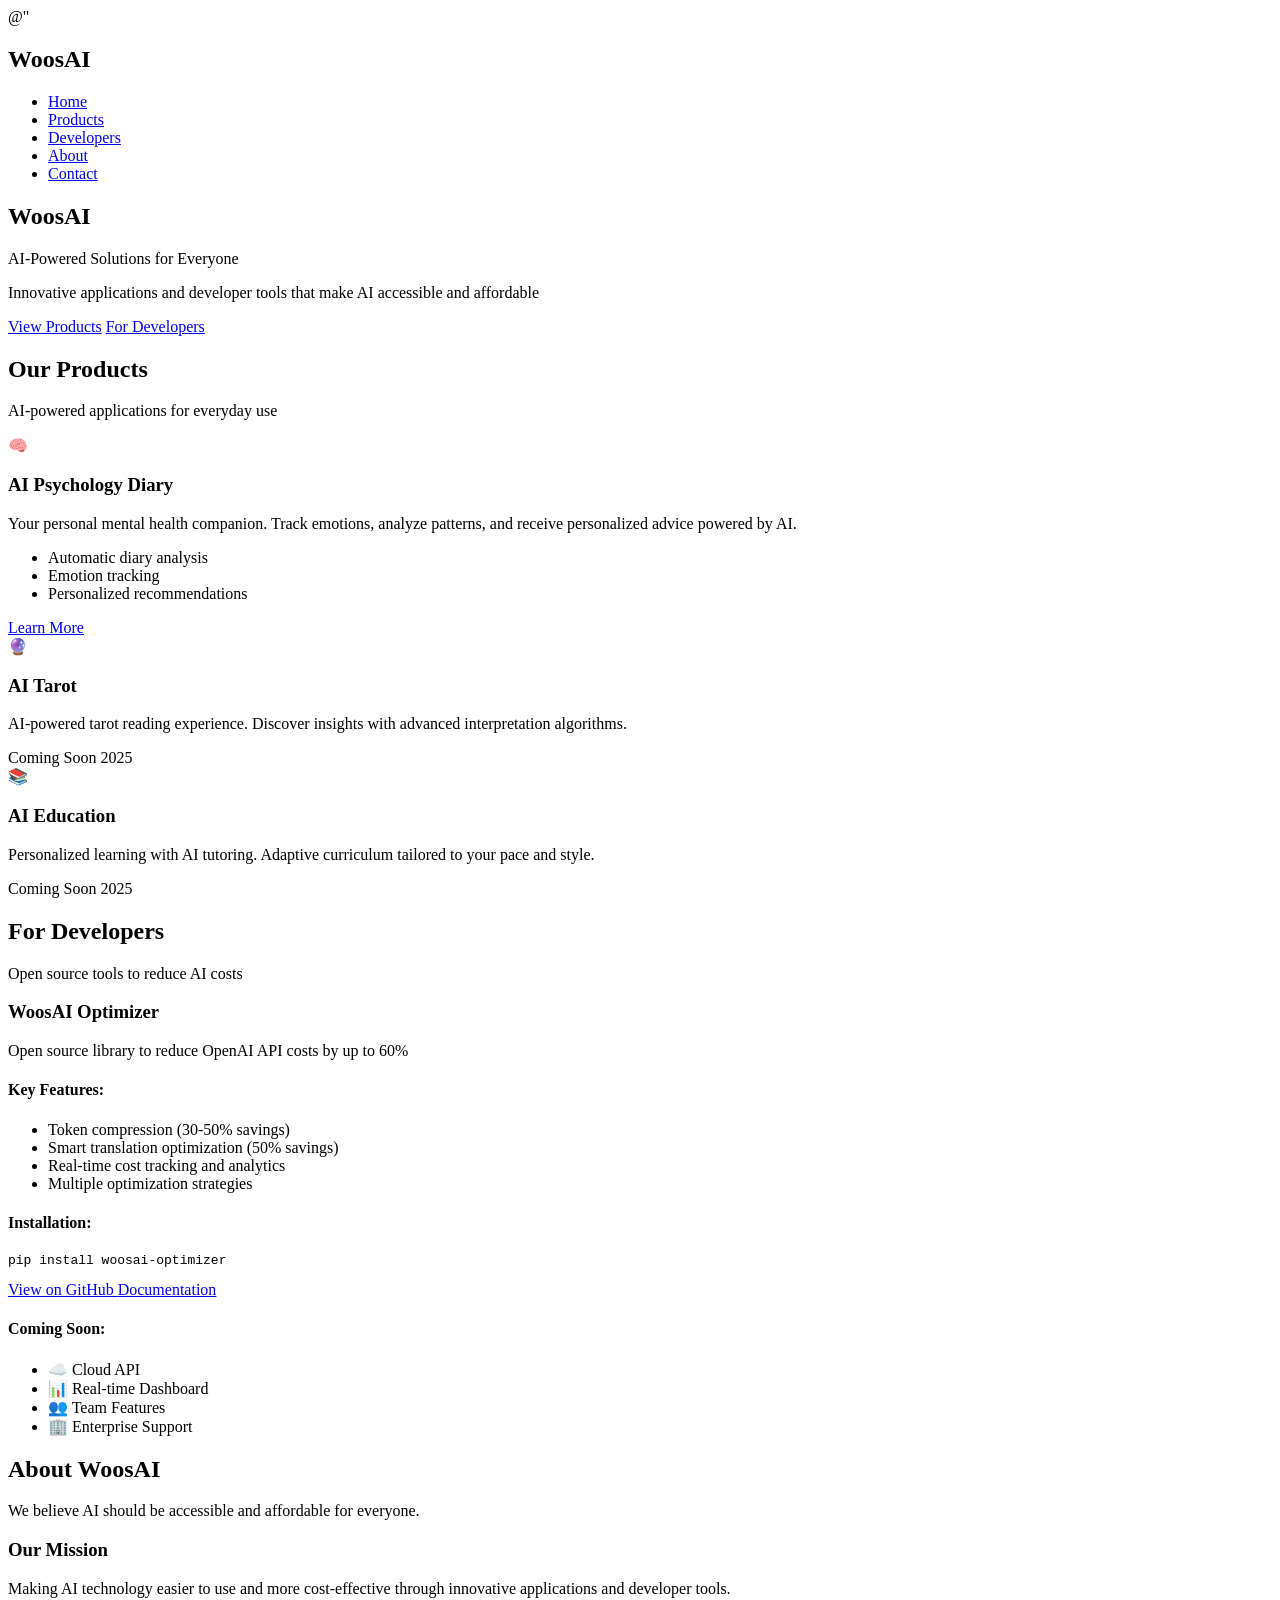
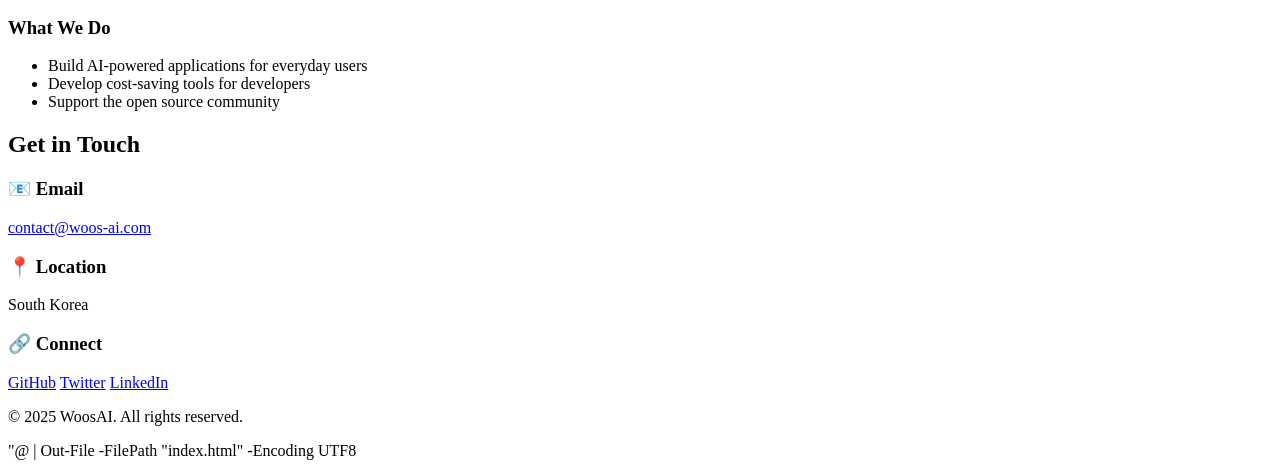
==== index.html @ 877a51ab "Add files via upload" ====
@"
<!DOCTYPE html>
<html lang="en">
<head>
    <meta charset="UTF-8">
    <meta name="viewport" content="width=device-width, initial-scale=1.0">
    <meta name="description" content="WoosAI - AI-Powered Solutions. Innovative applications and developer tools to reduce AI costs.">
    <title>WoosAI - AI-Powered Solutions</title>
    <link rel="stylesheet" href="css/style.css">
</head>
<body>
    <!-- Navigation -->
    <nav class="navbar">
        <div class="container">
            <div class="logo">
                <h1>WoosAI</h1>
            </div>
            <ul class="nav-links">
                <li><a href="#home">Home</a></li>
                <li><a href="#products">Products</a></li>
                <li><a href="#developers">Developers</a></li>
                <li><a href="#about">About</a></li>
                <li><a href="#contact">Contact</a></li>
            </ul>
        </div>
    </nav>

    <!-- Hero Section -->
    <section id="home" class="hero">
        <div class="container">
            <div class="hero-content">
                <h1 class="hero-title">WoosAI</h1>
                <p class="hero-subtitle">AI-Powered Solutions for Everyone</p>
                <p class="hero-description">
                    Innovative applications and developer tools that make AI accessible and affordable
                </p>
                <div class="hero-buttons">
                    <a href="#products" class="btn btn-primary">View Products</a>
                    <a href="#developers" class="btn btn-secondary">For Developers</a>
                </div>
            </div>
        </div>
    </section>

    <!-- Products Section -->
    <section id="products" class="products">
        <div class="container">
            <h2 class="section-title">Our Products</h2>
            <p class="section-subtitle">AI-powered applications for everyday use</p>
            
            <div class="product-grid">
                <!-- Product 1 -->
                <div class="product-card">
                    <div class="product-icon">🧠</div>
                    <h3>AI Psychology Diary</h3>
                    <p class="product-description">
                        Your personal mental health companion. Track emotions, 
                        analyze patterns, and receive personalized advice powered by AI.
                    </p>
                    <ul class="product-features">
                        <li>Automatic diary analysis</li>
                        <li>Emotion tracking</li>
                        <li>Personalized recommendations</li>
                    </ul>
                    <a href="#" class="btn btn-small">Learn More</a>
                </div>

                <!-- Product 2 -->
                <div class="product-card">
                    <div class="product-icon">🔮</div>
                    <h3>AI Tarot</h3>
                    <p class="product-description">
                        AI-powered tarot reading experience. 
                        Discover insights with advanced interpretation algorithms.
                    </p>
                    <div class="coming-soon">Coming Soon 2025</div>
                </div>

                <!-- Product 3 -->
                <div class="product-card">
                    <div class="product-icon">📚</div>
                    <h3>AI Education</h3>
                    <p class="product-description">
                        Personalized learning with AI tutoring. 
                        Adaptive curriculum tailored to your pace and style.
                    </p>
                    <div class="coming-soon">Coming Soon 2025</div>
                </div>
            </div>
        </div>
    </section>

    <!-- Developers Section -->
    <section id="developers" class="developers">
        <div class="container">
            <h2 class="section-title">For Developers</h2>
            <p class="section-subtitle">Open source tools to reduce AI costs</p>
            
            <div class="developer-content">
                <div class="developer-main">
                    <h3>WoosAI Optimizer</h3>
                    <p class="lead">
                        Open source library to reduce OpenAI API costs by up to 60%
                    </p>
                    
                    <h4>Key Features:</h4>
                    <ul class="feature-list">
                        <li>Token compression (30-50% savings)</li>
                        <li>Smart translation optimization (50% savings)</li>
                        <li>Real-time cost tracking and analytics</li>
                        <li>Multiple optimization strategies</li>
                    </ul>

                    <div class="code-block">
                        <h4>Installation:</h4>
                        <pre><code>pip install woosai-optimizer</code></pre>
                    </div>

                    <div class="developer-buttons">
                        <a href="https://github.com/yourusername/woosai-optimizer" class="btn btn-primary">
                            View on GitHub
                        </a>
                        <a href="#" class="btn btn-secondary">Documentation</a>
                    </div>
                </div>

                <div class="developer-sidebar">
                    <h4>Coming Soon:</h4>
                    <ul class="roadmap">
                        <li>☁️ Cloud API</li>
                        <li>📊 Real-time Dashboard</li>
                        <li>👥 Team Features</li>
                        <li>🏢 Enterprise Support</li>
                    </ul>
                </div>
            </div>
        </div>
    </section>

    <!-- About Section -->
    <section id="about" class="about">
        <div class="container">
            <h2 class="section-title">About WoosAI</h2>
            
            <div class="about-content">
                <div class="about-text">
                    <p class="lead">
                        We believe AI should be accessible and affordable for everyone.
                    </p>
                    
                    <h3>Our Mission</h3>
                    <p>
                        Making AI technology easier to use and more cost-effective 
                        through innovative applications and developer tools.
                    </p>
                    
                    <h3>What We Do</h3>
                    <ul class="about-list">
                        <li>Build AI-powered applications for everyday users</li>
                        <li>Develop cost-saving tools for developers</li>
                        <li>Support the open source community</li>
                    </ul>
                </div>
            </div>
        </div>
    </section>

    <!-- Contact Section -->
    <section id="contact" class="contact">
        <div class="container">
            <h2 class="section-title">Get in Touch</h2>
            
            <div class="contact-content">
                <div class="contact-info">
                    <div class="contact-item">
                        <h3>📧 Email</h3>
                        <p><a href="mailto:contact@woos-ai.com">contact@woos-ai.com</a></p>
                    </div>
                    
                    <div class="contact-item">
                        <h3>📍 Location</h3>
                        <p>South Korea</p>
                    </div>
                    
                    <div class="contact-item">
                        <h3>🔗 Connect</h3>
                        <div class="social-links">
                            <a href="https://github.com/yourusername">GitHub</a>
                            <a href="#">Twitter</a>
                            <a href="#">LinkedIn</a>
                        </div>
                    </div>
                </div>
            </div>
        </div>
    </section>

    <!-- Footer -->
    <footer class="footer">
        <div class="container">
            <p>&copy; 2025 WoosAI. All rights reserved.</p>
        </div>
    </footer>

</body>
</html>
"@ | Out-File -FilePath "index.html" -Encoding UTF8
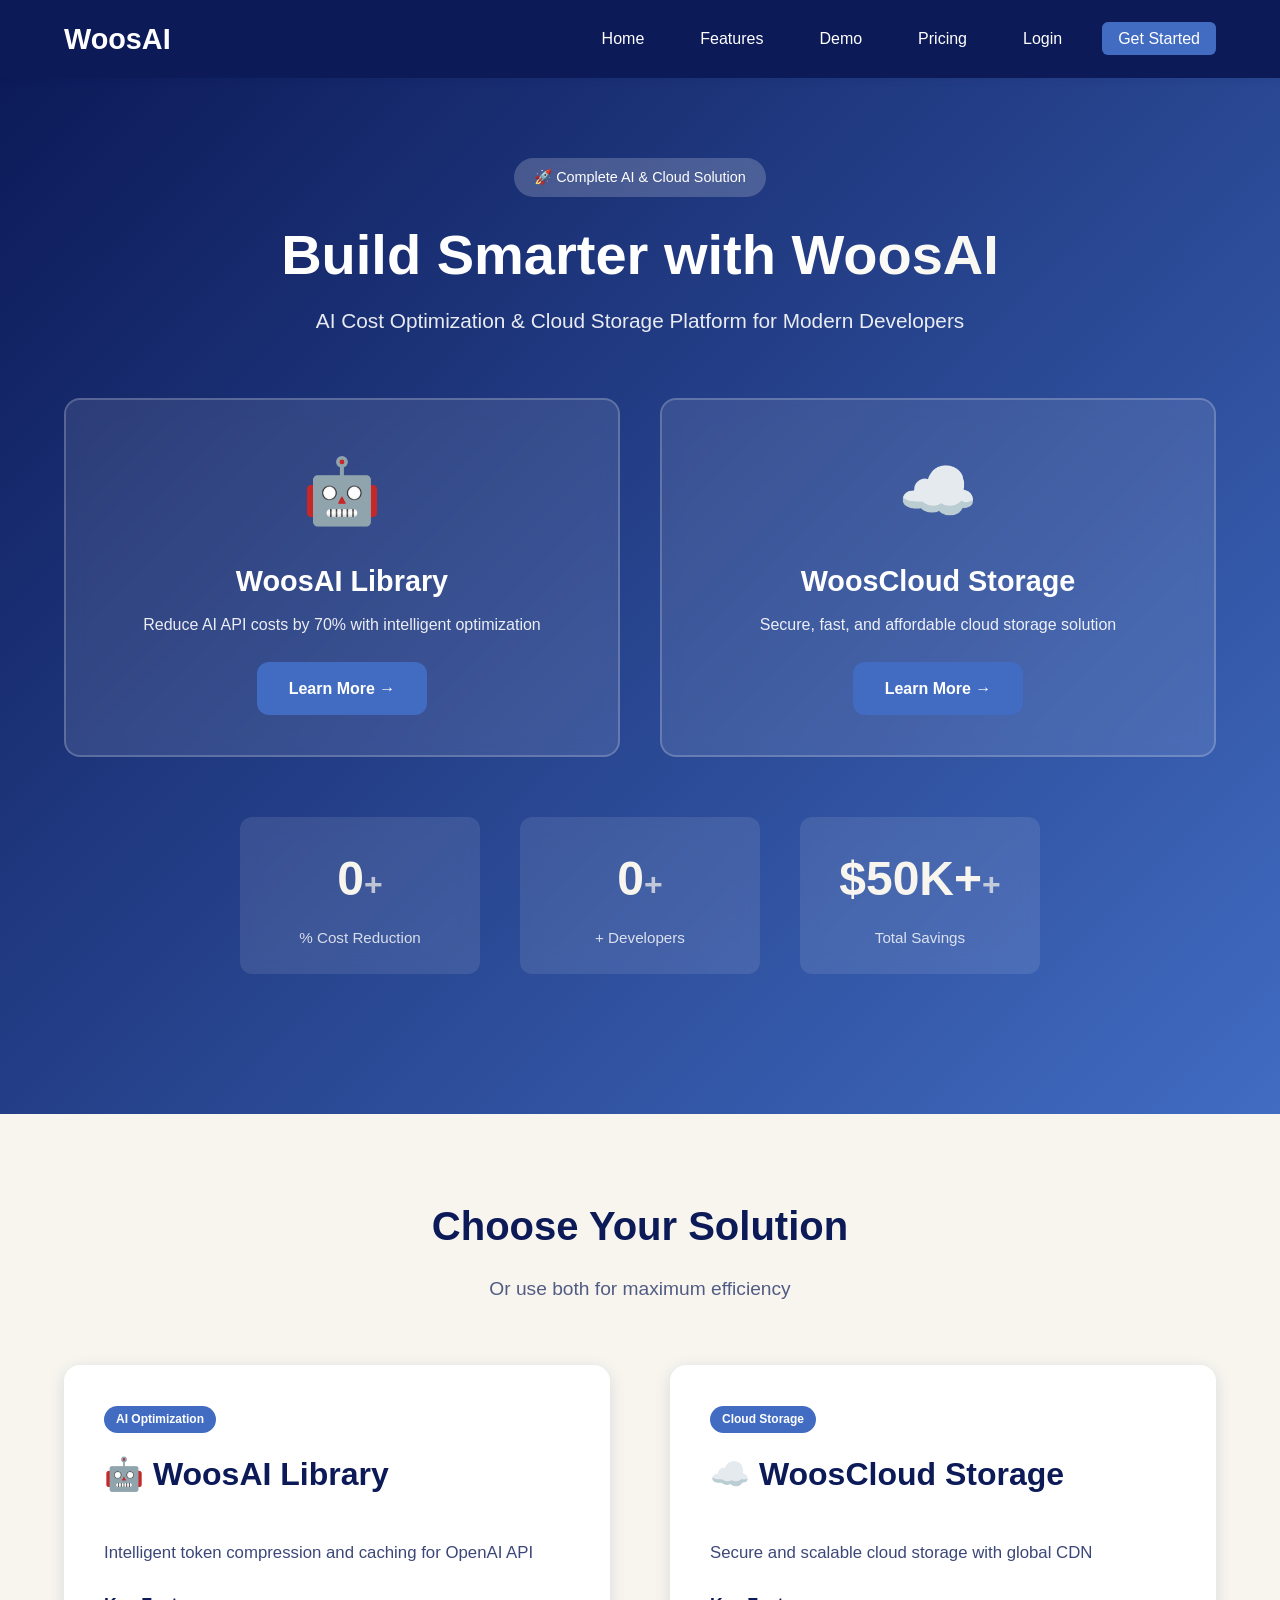
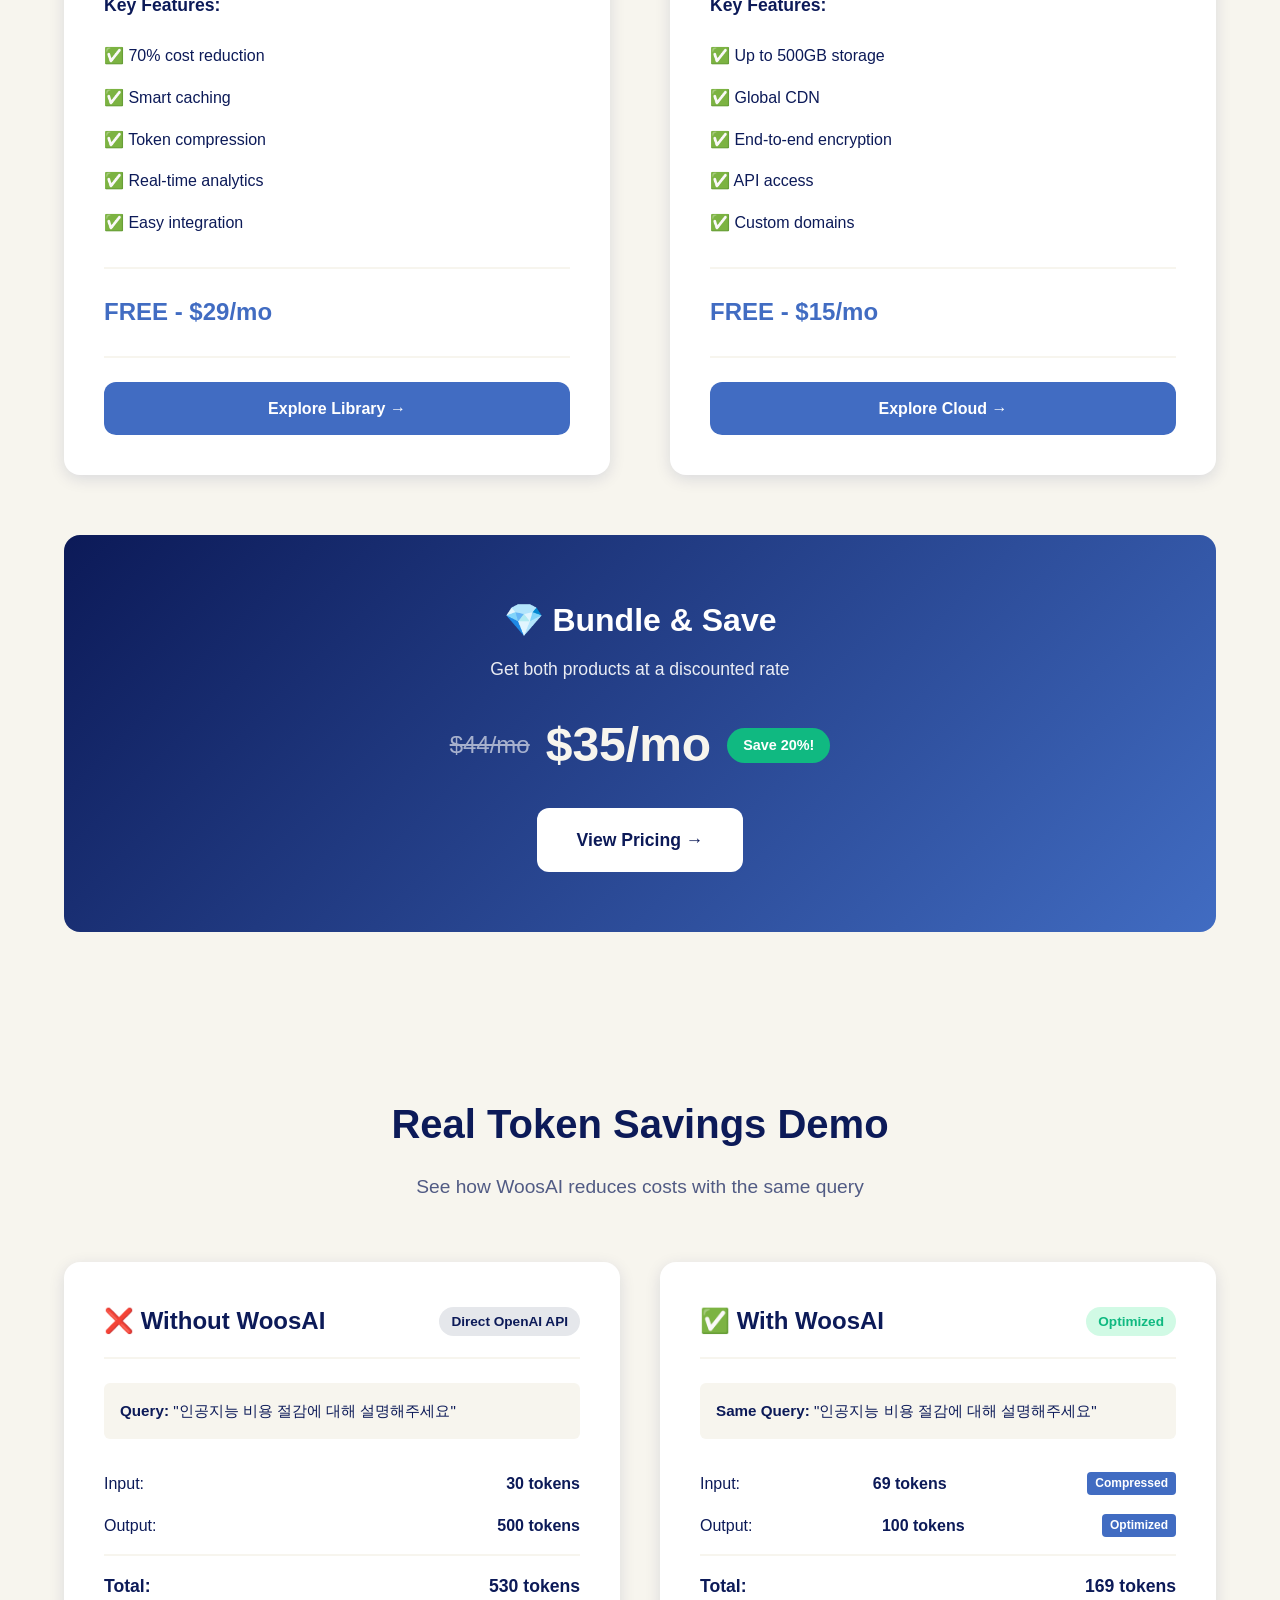
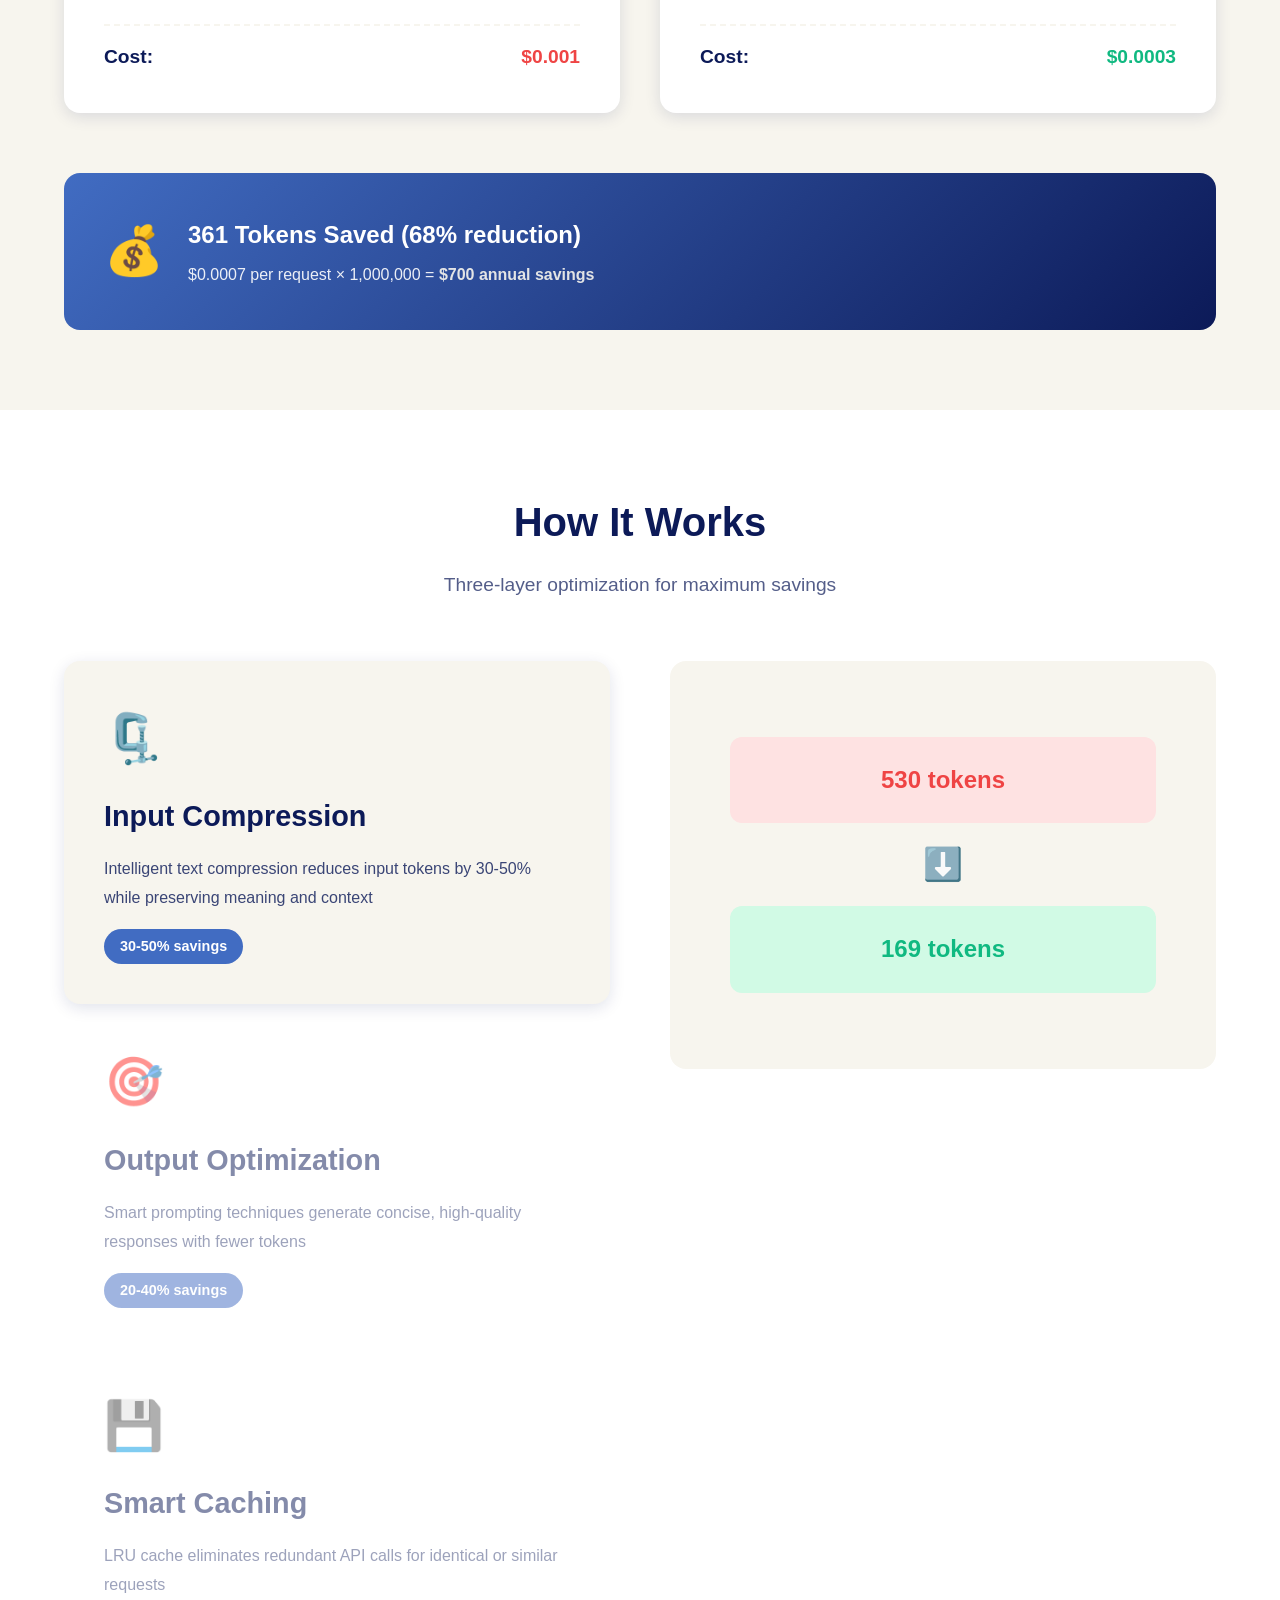
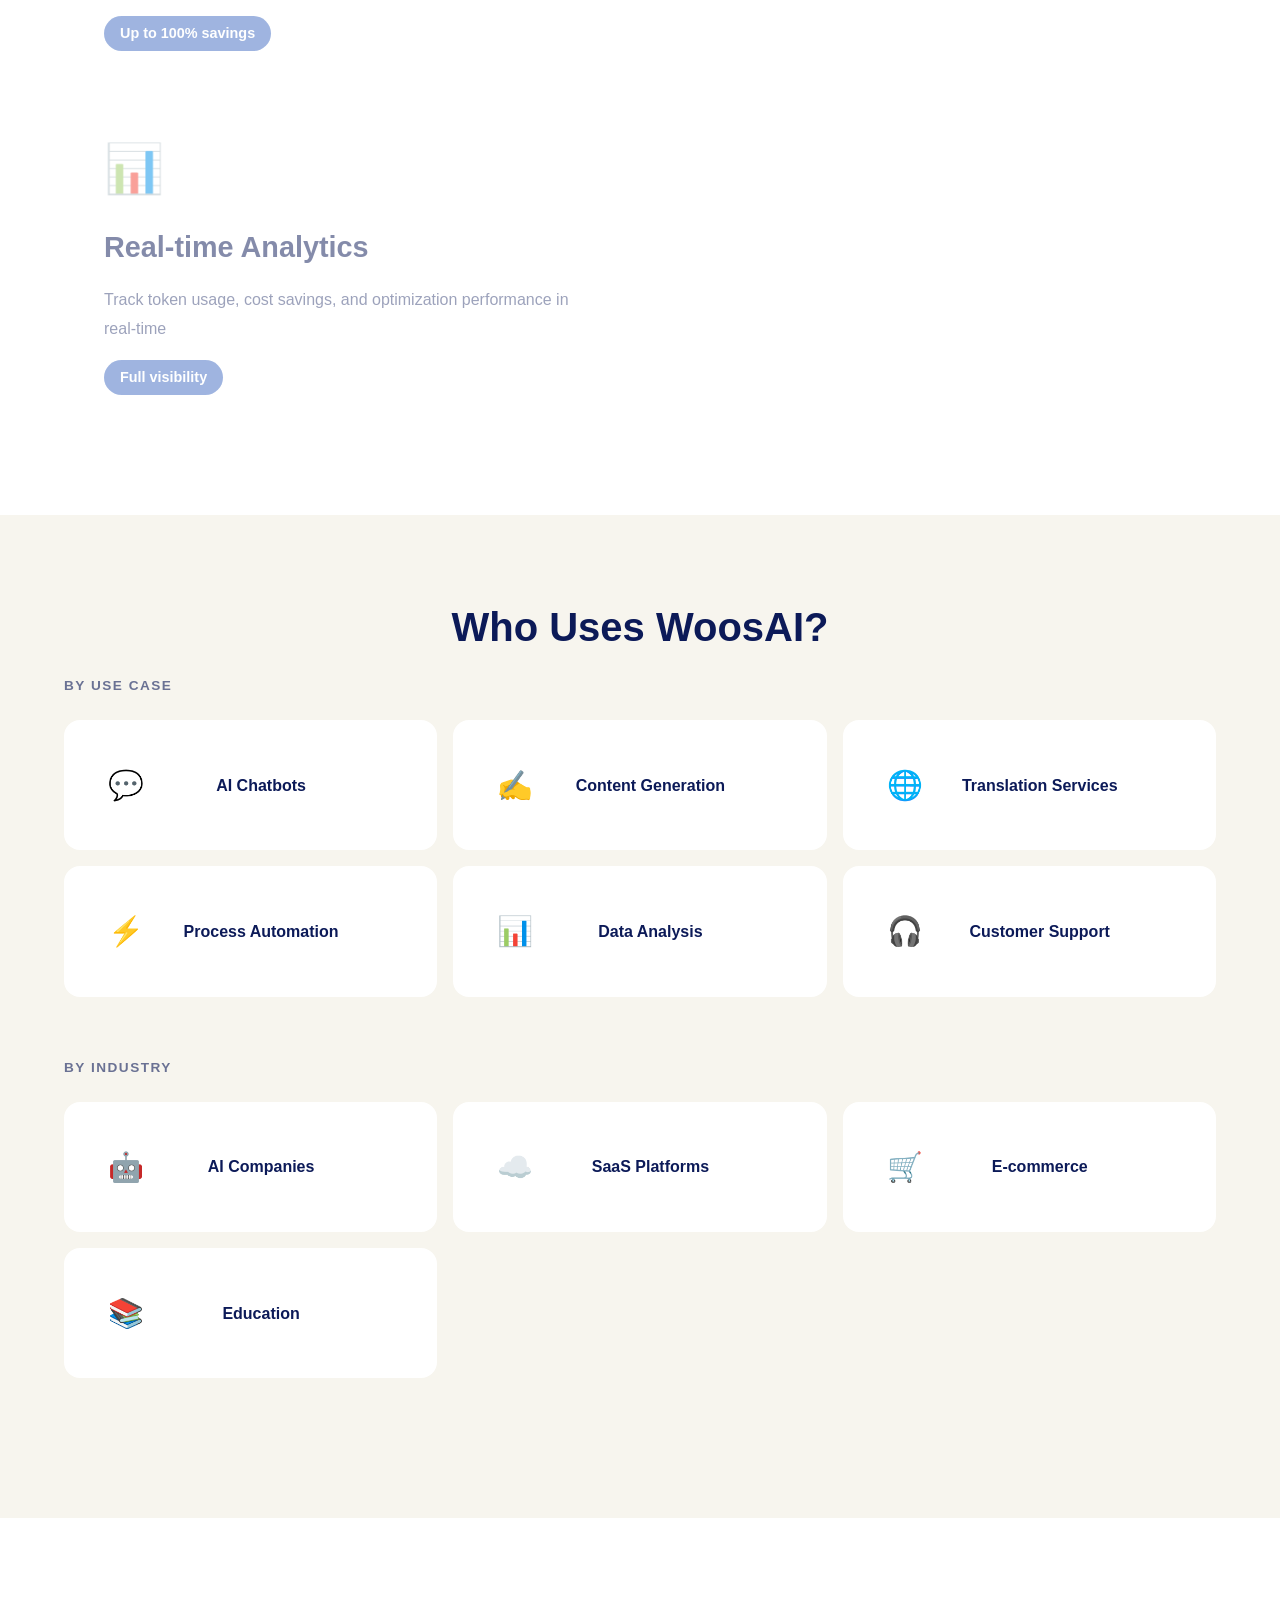
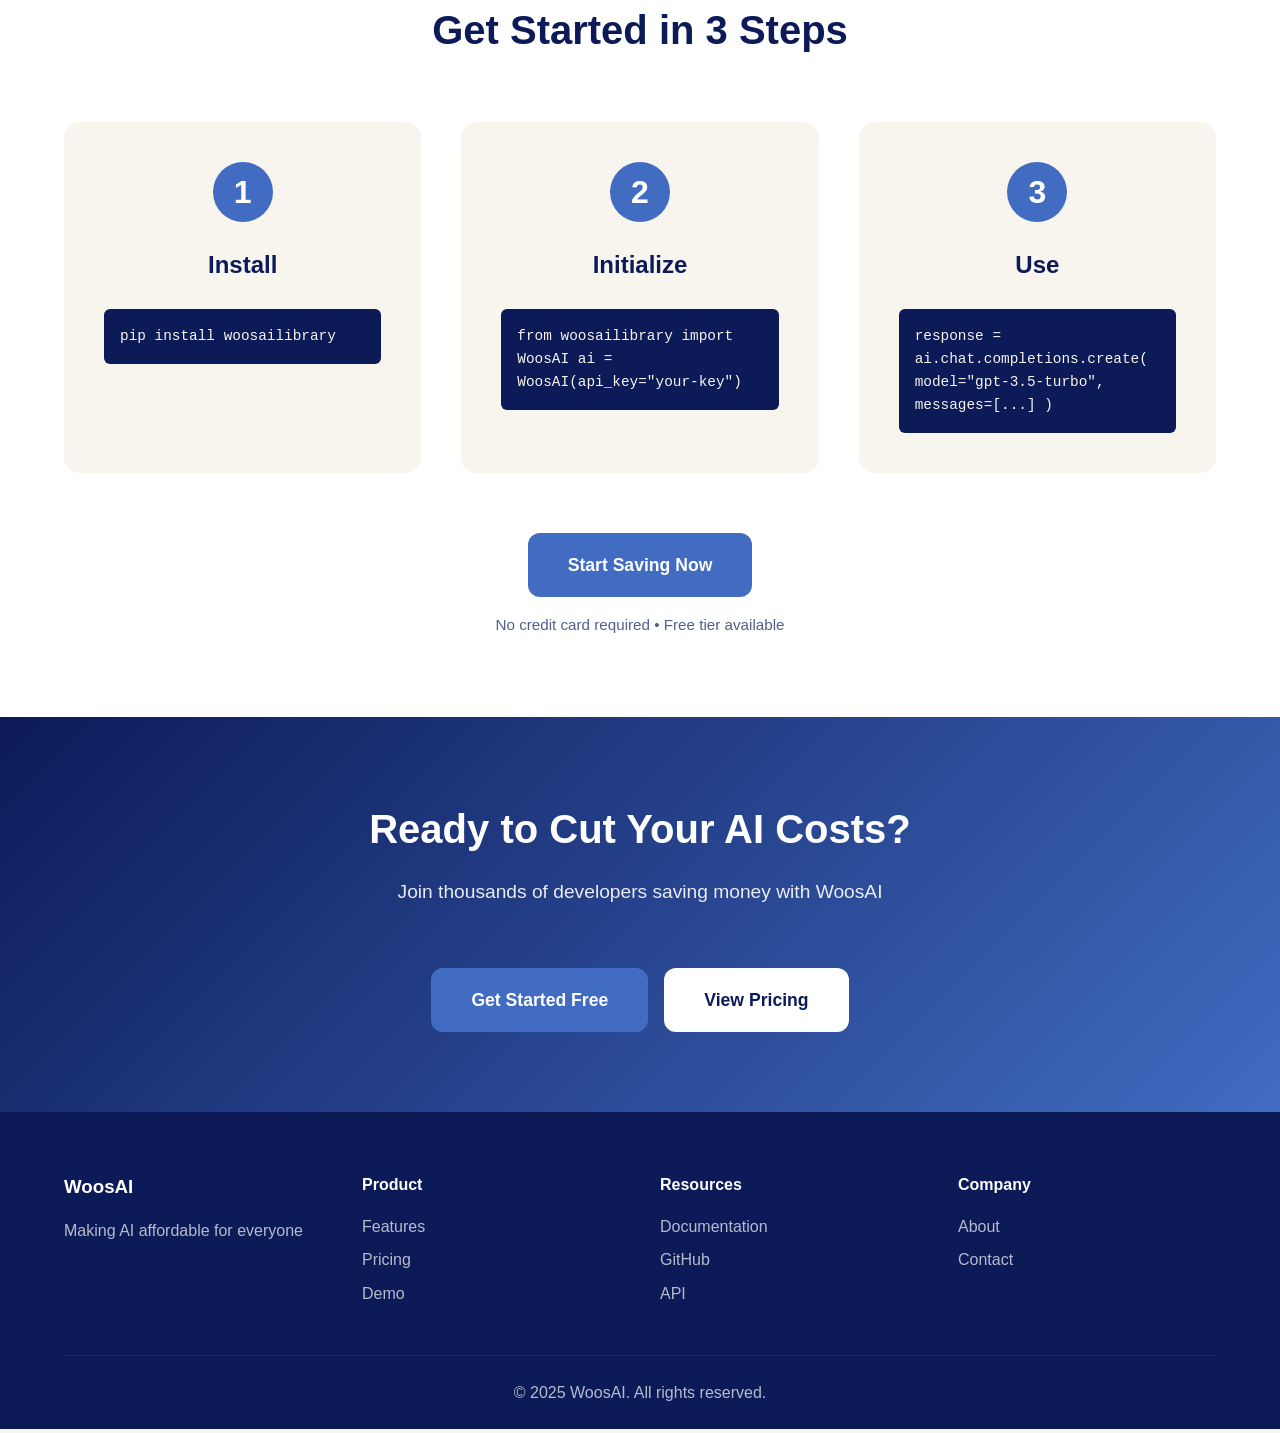
==== commit 18231e4d: "Add Library and Cloud dedicated pages" ====
--- a/index.html
+++ b/index.html
@@ -1,207 +1,488 @@
-@"
-<!DOCTYPE html>
-<html lang="en">
-<head>
-    <meta charset="UTF-8">
-    <meta name="viewport" content="width=device-width, initial-scale=1.0">
-    <meta name="description" content="WoosAI - AI-Powered Solutions. Innovative applications and developer tools to reduce AI costs.">
-    <title>WoosAI - AI-Powered Solutions</title>
-    <link rel="stylesheet" href="css/style.css">
-</head>
-<body>
-    <!-- Navigation -->
-    <nav class="navbar">
-        <div class="container">
-            <div class="logo">
-                <h1>WoosAI</h1>
-            </div>
-            <ul class="nav-links">
-                <li><a href="#home">Home</a></li>
-                <li><a href="#products">Products</a></li>
-                <li><a href="#developers">Developers</a></li>
-                <li><a href="#about">About</a></li>
-                <li><a href="#contact">Contact</a></li>
-            </ul>
-        </div>
-    </nav>
-
-    <!-- Hero Section -->
-    <section id="home" class="hero">
-        <div class="container">
-            <div class="hero-content">
-                <h1 class="hero-title">WoosAI</h1>
-                <p class="hero-subtitle">AI-Powered Solutions for Everyone</p>
-                <p class="hero-description">
-                    Innovative applications and developer tools that make AI accessible and affordable
-                </p>
-                <div class="hero-buttons">
-                    <a href="#products" class="btn btn-primary">View Products</a>
-                    <a href="#developers" class="btn btn-secondary">For Developers</a>
-                </div>
-            </div>
-        </div>
-    </section>
-
-    <!-- Products Section -->
-    <section id="products" class="products">
-        <div class="container">
-            <h2 class="section-title">Our Products</h2>
-            <p class="section-subtitle">AI-powered applications for everyday use</p>
-            
-            <div class="product-grid">
-                <!-- Product 1 -->
-                <div class="product-card">
-                    <div class="product-icon">🧠</div>
-                    <h3>AI Psychology Diary</h3>
-                    <p class="product-description">
-                        Your personal mental health companion. Track emotions, 
-                        analyze patterns, and receive personalized advice powered by AI.
-                    </p>
-                    <ul class="product-features">
-                        <li>Automatic diary analysis</li>
-                        <li>Emotion tracking</li>
-                        <li>Personalized recommendations</li>
-                    </ul>
-                    <a href="#" class="btn btn-small">Learn More</a>
-                </div>
-
-                <!-- Product 2 -->
-                <div class="product-card">
-                    <div class="product-icon">🔮</div>
-                    <h3>AI Tarot</h3>
-                    <p class="product-description">
-                        AI-powered tarot reading experience. 
-                        Discover insights with advanced interpretation algorithms.
-                    </p>
-                    <div class="coming-soon">Coming Soon 2025</div>
-                </div>
-
-                <!-- Product 3 -->
-                <div class="product-card">
-                    <div class="product-icon">📚</div>
-                    <h3>AI Education</h3>
-                    <p class="product-description">
-                        Personalized learning with AI tutoring. 
-                        Adaptive curriculum tailored to your pace and style.
-                    </p>
-                    <div class="coming-soon">Coming Soon 2025</div>
-                </div>
-            </div>
-        </div>
-    </section>
-
-    <!-- Developers Section -->
-    <section id="developers" class="developers">
-        <div class="container">
-            <h2 class="section-title">For Developers</h2>
-            <p class="section-subtitle">Open source tools to reduce AI costs</p>
-            
-            <div class="developer-content">
-                <div class="developer-main">
-                    <h3>WoosAI Optimizer</h3>
-                    <p class="lead">
-                        Open source library to reduce OpenAI API costs by up to 60%
-                    </p>
-                    
-                    <h4>Key Features:</h4>
-                    <ul class="feature-list">
-                        <li>Token compression (30-50% savings)</li>
-                        <li>Smart translation optimization (50% savings)</li>
-                        <li>Real-time cost tracking and analytics</li>
-                        <li>Multiple optimization strategies</li>
-                    </ul>
-
-                    <div class="code-block">
-                        <h4>Installation:</h4>
-                        <pre><code>pip install woosai-optimizer</code></pre>
-                    </div>
-
-                    <div class="developer-buttons">
-                        <a href="https://github.com/yourusername/woosai-optimizer" class="btn btn-primary">
-                            View on GitHub
-                        </a>
-                        <a href="#" class="btn btn-secondary">Documentation</a>
-                    </div>
-                </div>
-
-                <div class="developer-sidebar">
-                    <h4>Coming Soon:</h4>
-                    <ul class="roadmap">
-                        <li>☁️ Cloud API</li>
-                        <li>📊 Real-time Dashboard</li>
-                        <li>👥 Team Features</li>
-                        <li>🏢 Enterprise Support</li>
-                    </ul>
-                </div>
-            </div>
-        </div>
-    </section>
-
-    <!-- About Section -->
-    <section id="about" class="about">
-        <div class="container">
-            <h2 class="section-title">About WoosAI</h2>
-            
-            <div class="about-content">
-                <div class="about-text">
-                    <p class="lead">
-                        We believe AI should be accessible and affordable for everyone.
-                    </p>
-                    
-                    <h3>Our Mission</h3>
-                    <p>
-                        Making AI technology easier to use and more cost-effective 
-                        through innovative applications and developer tools.
-                    </p>
-                    
-                    <h3>What We Do</h3>
-                    <ul class="about-list">
-                        <li>Build AI-powered applications for everyday users</li>
-                        <li>Develop cost-saving tools for developers</li>
-                        <li>Support the open source community</li>
-                    </ul>
-                </div>
-            </div>
-        </div>
-    </section>
-
-    <!-- Contact Section -->
-    <section id="contact" class="contact">
-        <div class="container">
-            <h2 class="section-title">Get in Touch</h2>
-            
-            <div class="contact-content">
-                <div class="contact-info">
-                    <div class="contact-item">
-                        <h3>📧 Email</h3>
-                        <p><a href="mailto:contact@woos-ai.com">contact@woos-ai.com</a></p>
-                    </div>
-                    
-                    <div class="contact-item">
-                        <h3>📍 Location</h3>
-                        <p>South Korea</p>
-                    </div>
-                    
-                    <div class="contact-item">
-                        <h3>🔗 Connect</h3>
-                        <div class="social-links">
-                            <a href="https://github.com/yourusername">GitHub</a>
-                            <a href="#">Twitter</a>
-                            <a href="#">LinkedIn</a>
-                        </div>
-                    </div>
-                </div>
-            </div>
-        </div>
-    </section>
-
-    <!-- Footer -->
-    <footer class="footer">
-        <div class="container">
-            <p>&copy; 2025 WoosAI. All rights reserved.</p>
-        </div>
-    </footer>
-
-</body>
-</html>
-"@ | Out-File -FilePath "index.html" -Encoding UTF8+<!DOCTYPE html>
+<html lang="ko">
+<head>
+    <meta charset="UTF-8">
+    <meta name="viewport" content="width=device-width, initial-scale=1.0">
+    <meta name="description" content="WoosAI - AI 비용을 70% 절감하세요. 오픈소스 토큰 최적화 라이브러리.">
+    <title>WoosAI - Reduce AI Costs by 70%</title>
+    <link rel="stylesheet" href="css/style.css">
+    <link rel="stylesheet" href="https://cdnjs.cloudflare.com/ajax/libs/font-awesome/6.4.0/css/all.min.css">
+</head>
+<body>
+    <!-- Navigation -->
+    <nav class="navbar">
+        <div class="container">
+            <div class="logo">
+                <h1>WoosAI</h1>
+            </div>
+            <ul class="nav-links">
+                <li><a href="#home">Home</a></li>
+                <li><a href="#features">Features</a></li>
+                <li><a href="#demo">Demo</a></li>
+                <li><a href="pricing.html">Pricing</a></li>
+                <li><a href="login.html">Login</a></li>
+                <li><a href="register.html" class="btn-nav">Get Started</a></li>
+            </ul>
+        </div>
+    </nav>
+
+    <!-- Hero Section -->
+    <section id="home" class="hero">
+        <div class="container">
+            <div class="hero-badge">🚀 Complete AI & Cloud Solution</div>
+            <h1 class="hero-title">
+                Build Smarter with <span class="highlight">WoosAI</span>
+            </h1>
+            <p class="hero-subtitle">
+                AI Cost Optimization & Cloud Storage Platform for Modern Developers
+            </p>
+        
+            <!-- Two Products -->
+            <div class="hero-products">
+                <div class="product-box library">
+                    <div class="product-icon">🤖</div>
+                    <h3>WoosAI Library</h3>
+                    <p>Reduce AI API costs by 70% with intelligent optimization</p>
+                    <a href="library.html" class="btn btn-primary">Learn More →</a>
+                </div>
+            
+                <div class="product-box cloud">
+                    <div class="product-icon">☁️</div>
+                    <h3>WoosCloud Storage</h3>
+                    <p>Secure, fast, and affordable cloud storage solution</p>
+                    <a href="cloud.html" class="btn btn-primary">Learn More →</a>
+                </div>
+            </div>
+
+            <div class="hero-stats">
+                <div class="stat-item">
+                   <div class="stat-number" data-count="70">0</div>
+                    <div class="stat-label">% Cost Reduction</div>
+                </div>
+                <div class="stat-item">
+                    <div class="stat-number" data-count="1000">0</div>
+                    <div class="stat-label">+ Developers</div>
+                </div>
+                <div class="stat-item">
+                    <div class="stat-number">$50K+</div>
+                    <div class="stat-label">Total Savings</div>
+                </div>
+            </div>
+        </div>
+    </section>
+
+    <!-- Products Overview -->
+    <section class="products-overview">
+        <div class="container">
+            <h2 class="section-title">Choose Your Solution</h2>
+            <p class="section-subtitle">Or use both for maximum efficiency</p>
+        
+            <div class="products-comparison">
+                <!-- WoosAI Library -->
+                <div class="product-card">
+                    <div class="product-header">
+                        <span class="product-tag">AI Optimization</span>
+                        <h3>🤖 WoosAI Library</h3>
+                    </div>
+                    <div class="product-description">
+                        <p>Intelligent token compression and caching for OpenAI API</p>
+                    </div>
+                    <div class="product-features">
+                        <h4>Key Features:</h4>
+                        <ul>
+                            <li>✅ 70% cost reduction</li>
+                            <li>✅ Smart caching</li>
+                            <li>✅ Token compression</li>
+                            <li>✅ Real-time analytics</li>
+                            <li>✅ Easy integration</li>
+                        </ul>
+                    </div>
+                    <div class="product-pricing">
+                        <div class="price">FREE - $29/mo</div>
+                    </div>
+                    <a href="library.html" class="btn btn-primary btn-block">Explore Library →</a>
+                </div>
+
+                <!-- WoosCloud Storage -->
+                <div class="product-card">
+                    <div class="product-header">
+                        <span class="product-tag">Cloud Storage</span>
+                        <h3>☁️ WoosCloud Storage</h3>
+                    </div>
+                    <div class="product-description">
+                        <p>Secure and scalable cloud storage with global CDN</p>
+                    </div>
+                    <div class="product-features">
+                        <h4>Key Features:</h4>
+                        <ul>
+                            <li>✅ Up to 500GB storage</li>
+                            <li>✅ Global CDN</li>
+                            <li>✅ End-to-end encryption</li>
+                            <li>✅ API access</li>
+                           <li>✅ Custom domains</li>
+                        </ul>
+                    </div>
+                    <div class="product-pricing">
+                        <div class="price">FREE - $15/mo</div>
+                    </div>
+                    <a href="cloud.html" class="btn btn-primary btn-block">Explore Cloud →</a>
+                </div>
+            </div>
+
+            <div class="bundle-offer">
+                <div class="bundle-content">
+                    <h3>💎 Bundle & Save</h3>
+                    <p>Get both products at a discounted rate</p>
+                    <div class="bundle-price">
+                        <span class="original">$44/mo</span>
+                        <span class="discounted">$35/mo</span>
+                        <span class="save">Save 20%!</span>
+                    </div>
+                    <a href="pricing.html" class="btn btn-secondary btn-large">View Pricing →</a>
+                </div>
+            </div>
+        </div>
+    </section>
+
+    <!-- Token Savings Demo -->
+    <section id="demo" class="demo-section">
+        <div class="container">
+            <h2 class="section-title">Real Token Savings Demo</h2>
+            <p class="section-subtitle">See how WoosAI reduces costs with the same query</p>
+            
+            <div class="comparison-grid">
+                <!-- Without WoosAI -->
+                <div class="comparison-card without">
+                    <div class="comparison-header">
+                        <h3>❌ Without WoosAI</h3>
+                        <span class="tag">Direct OpenAI API</span>
+                    </div>
+                    <div class="comparison-body">
+                        <div class="query-box">
+                            <strong>Query:</strong> "인공지능 비용 절감에 대해 설명해주세요"
+                        </div>
+                        <div class="token-breakdown">
+                            <div class="token-row">
+                                <span>Input:</span>
+                                <strong>30 tokens</strong>
+                            </div>
+                            <div class="token-row">
+                                <span>Output:</span>
+                                <strong>500 tokens</strong>
+                            </div>
+                            <div class="token-row total">
+                                <span>Total:</span>
+                                <strong>530 tokens</strong>
+                            </div>
+                            <div class="cost-row high">
+                                <span>Cost:</span>
+                                <strong>$0.001</strong>
+                            </div>
+                        </div>
+                    </div>
+                </div>
+
+                <!-- With WoosAI -->
+                <div class="comparison-card with">
+                    <div class="comparison-header">
+                        <h3>✅ With WoosAI</h3>
+                        <span class="tag success">Optimized</span>
+                    </div>
+                    <div class="comparison-body">
+                        <div class="query-box">
+                            <strong>Same Query:</strong> "인공지능 비용 절감에 대해 설명해주세요"
+                        </div>
+                        <div class="token-breakdown">
+                            <div class="token-row">
+                                <span>Input:</span>
+                                <strong>69 tokens</strong>
+                                <span class="badge">Compressed</span>
+                            </div>
+                            <div class="token-row">
+                                <span>Output:</span>
+                                <strong>100 tokens</strong>
+                                <span class="badge">Optimized</span>
+                            </div>
+                            <div class="token-row total">
+                                <span>Total:</span>
+                                <strong>169 tokens</strong>
+                            </div>
+                            <div class="cost-row low">
+                                <span>Cost:</span>
+                                <strong>$0.0003</strong>
+                            </div>
+                        </div>
+                    </div>
+                </div>
+            </div>
+
+            <!-- Savings Box -->
+            <div class="savings-summary">
+                <div class="savings-icon">💰</div>
+                <div class="savings-content">
+                    <h3>361 Tokens Saved (68% reduction)</h3>
+                    <p>$0.0007 per request × 1,000,000 = <strong>$700 annual savings</strong></p>
+                </div>
+            </div>
+        </div>
+    </section>
+
+    <!-- Scroll Interactive Features -->
+    <section id="features" class="scroll-features">
+        <div class="container">
+            <h2 class="section-title">How It Works</h2>
+            <p class="section-subtitle">Three-layer optimization for maximum savings</p>
+
+            <div class="features-wrapper">
+                <!-- Left: Text Content -->
+                <div class="features-left">
+                    <div class="feature-item active" data-feature="1">
+                        <div class="feature-icon">🗜️</div>
+                        <h3>Input Compression</h3>
+                        <p>Intelligent text compression reduces input tokens by 30-50% while preserving meaning and context</p>
+                        <div class="feature-stat">30-50% savings</div>
+                    </div>
+
+                    <div class="feature-item" data-feature="2">
+                        <div class="feature-icon">🎯</div>
+                        <h3>Output Optimization</h3>
+                        <p>Smart prompting techniques generate concise, high-quality responses with fewer tokens</p>
+                        <div class="feature-stat">20-40% savings</div>
+                    </div>
+
+                    <div class="feature-item" data-feature="3">
+                        <div class="feature-icon">💾</div>
+                        <h3>Smart Caching</h3>
+                        <p>LRU cache eliminates redundant API calls for identical or similar requests</p>
+                        <div class="feature-stat">Up to 100% savings</div>
+                    </div>
+
+                    <div class="feature-item" data-feature="4">
+                        <div class="feature-icon">📊</div>
+                        <h3>Real-time Analytics</h3>
+                        <p>Track token usage, cost savings, and optimization performance in real-time</p>
+                        <div class="feature-stat">Full visibility</div>
+                    </div>
+                </div>
+
+                <!-- Right: Sticky Visual -->
+                <div class="features-right">
+                    <div class="visual-container">
+                        <div class="visual active" data-visual="1">
+                            <div class="compression-demo">
+                                <div class="token-bar before">530 tokens</div>
+                                <div class="arrow-down">⬇️</div>
+                                <div class="token-bar after">169 tokens</div>
+                            </div>
+                        </div>
+
+                        <div class="visual" data-visual="2">
+                            <div class="output-demo">
+                                <div class="response-box">
+                                    <p>Concise, optimized response</p>
+                                    <span class="token-count">100 tokens</span>
+                                </div>
+                            </div>
+                        </div>
+
+                        <div class="visual" data-visual="3">
+                            <div class="cache-demo">
+                                <div class="cache-hit">
+                                    <div class="hit-rate">97%</div>
+                                    <p>Cache Hit Rate</p>
+                                </div>
+                            </div>
+                        </div>
+
+                        <div class="visual" data-visual="4">
+                            <div class="analytics-demo">
+                                <div class="metric">
+                                    <span class="label">Saved Today</span>
+                                    <span class="value">$47.23</span>
+                                </div>
+                                <div class="metric">
+                                    <span class="label">Total Requests</span>
+                                    <span class="value">1,247</span>
+                                </div>
+                            </div>
+                        </div>
+                    </div>
+                </div>
+            </div>
+        </div>
+    </section>
+
+    <!-- Use Cases Grid -->
+    <section class="use-cases">
+        <div class="container">
+            <h2 class="section-title">Who Uses WoosAI?</h2>
+
+            <!-- By Use Case -->
+            <div class="category-group">
+                <h3 class="category-title">BY USE CASE</h3>
+                <div class="use-case-grid">
+                    <a href="#chatbots" class="use-case-card">
+                        <span class="icon">💬</span>
+                        <span class="text">AI Chatbots</span>
+                        <span class="arrow">→</span>
+                    </a>
+
+                    <a href="#content" class="use-case-card">
+                        <span class="icon">✍️</span>
+                        <span class="text">Content Generation</span>
+                        <span class="arrow">→</span>
+                    </a>
+
+                    <a href="#translation" class="use-case-card">
+                        <span class="icon">🌐</span>
+                        <span class="text">Translation Services</span>
+                        <span class="arrow">→</span>
+                    </a>
+
+                    <a href="#automation" class="use-case-card">
+                        <span class="icon">⚡</span>
+                        <span class="text">Process Automation</span>
+                        <span class="arrow">→</span>
+                    </a>
+
+                    <a href="#analysis" class="use-case-card">
+                        <span class="icon">📊</span>
+                        <span class="text">Data Analysis</span>
+                        <span class="arrow">→</span>
+                    </a>
+
+                    <a href="#support" class="use-case-card">
+                        <span class="icon">🎧</span>
+                        <span class="text">Customer Support</span>
+                        <span class="arrow">→</span>
+                    </a>
+                </div>
+            </div>
+
+            <!-- By Industry -->
+            <div class="category-group">
+                <h3 class="category-title">BY INDUSTRY</h3>
+                <div class="use-case-grid">
+                    <a href="#ai" class="use-case-card">
+                        <span class="icon">🤖</span>
+                        <span class="text">AI Companies</span>
+                        <span class="arrow">→</span>
+                    </a>
+
+                    <a href="#saas" class="use-case-card">
+                        <span class="icon">☁️</span>
+                        <span class="text">SaaS Platforms</span>
+                        <span class="arrow">→</span>
+                    </a>
+
+                    <a href="#ecommerce" class="use-case-card">
+                        <span class="icon">🛒</span>
+                        <span class="text">E-commerce</span>
+                        <span class="arrow">→</span>
+                    </a>
+
+                    <a href="#education" class="use-case-card">
+                        <span class="icon">📚</span>
+                        <span class="text">Education</span>
+                        <span class="arrow">→</span>
+                    </a>
+                </div>
+            </div>
+        </div>
+    </section>
+
+    <!-- Quick Start -->
+    <section class="quickstart">
+        <div class="container">
+            <h2 class="section-title">Get Started in 3 Steps</h2>
+            
+            <div class="steps-grid">
+                <div class="step-card">
+                    <div class="step-number">1</div>
+                    <h3>Install</h3>
+                    <div class="code-box">
+                        <code>pip install woosailibrary</code>
+                    </div>
+                </div>
+
+                <div class="step-card">
+                    <div class="step-number">2</div>
+                    <h3>Initialize</h3>
+                    <div class="code-box">
+<code>from woosailibrary import WoosAI
+ai = WoosAI(api_key="your-key")</code>
+                    </div>
+                </div>
+
+                <div class="step-card">
+                    <div class="step-number">3</div>
+                    <h3>Use</h3>
+                    <div class="code-box">
+<code>response = ai.chat.completions.create(
+    model="gpt-3.5-turbo",
+    messages=[...]
+)</code>
+                    </div>
+                </div>
+            </div>
+
+            <div class="cta-center">
+                <a href="register.html" class="btn btn-primary btn-large">Start Saving Now</a>
+                <p class="cta-note">No credit card required • Free tier available</p>
+            </div>
+        </div>
+    </section>
+
+    <!-- Final CTA -->
+    <section class="cta-section">
+        <div class="container">
+            <h2>Ready to Cut Your AI Costs?</h2>
+            <p>Join thousands of developers saving money with WoosAI</p>
+            <div class="cta-buttons">
+                <a href="register.html" class="btn btn-primary btn-large">Get Started Free</a>
+                <a href="pricing.html" class="btn btn-secondary btn-large">View Pricing</a>
+            </div>
+        </div>
+    </section>
+
+    <!-- Footer -->
+    <footer class="footer">
+        <div class="container">
+            <div class="footer-content">
+                <div class="footer-col">
+                    <h3>WoosAI</h3>
+                    <p>Making AI affordable for everyone</p>
+                </div>
+                <div class="footer-col">
+                    <h4>Product</h4>
+                    <ul>
+                        <li><a href="#features">Features</a></li>
+                        <li><a href="pricing.html">Pricing</a></li>
+                        <li><a href="#demo">Demo</a></li>
+                    </ul>
+                </div>
+                <div class="footer-col">
+                    <h4>Resources</h4>
+                    <ul>
+                        <li><a href="#">Documentation</a></li>
+                        <li><a href="https://github.com">GitHub</a></li>
+                        <li><a href="#">API</a></li>
+                    </ul>
+                </div>
+                <div class="footer-col">
+                    <h4>Company</h4>
+                    <ul>
+                        <li><a href="#">About</a></li>
+                        <li><a href="mailto:contact@woos-ai.com">Contact</a></li>
+                    </ul>
+                </div>
+            </div>
+            <div class="footer-bottom">
+                <p>&copy; 2025 WoosAI. All rights reserved.</p>
+            </div>
+        </div>
+    </footer>
+
+    <script src="js/script.js"></script>
+</body>
+</html>
--- a/css/style.css
+++ b/css/style.css
@@ -0,0 +1,2112 @@
+/* ===================================
+   WoosAI - Complete Style Sheet
+   Color Palette: Gochi Hand (3 colors)
+   =================================== */
+
+/* === ROOT VARIABLES === */
+:root {
+    /* Gochi Hand Color Palette */
+    --color-cream: #F7F5EE;
+    --color-blue: #416CC2;
+    --color-navy: #0C1A58;
+    
+    /* Functional Colors */
+    --color-background: #F7F5EE;
+    --color-primary: #416CC2;
+    --color-text: #0C1A58;
+    --color-white: #ffffff;
+    
+    /* Hover States */
+    --color-blue-hover: #3558a8;
+    --color-navy-hover: #1a2d6b;
+    
+    /* Additional */
+    --color-success: #10b981;
+    --color-warning: #f59e0b;
+    --color-error: #ef4444;
+    
+    /* Spacing */
+    --spacing-xs: 8px;
+    --spacing-sm: 16px;
+    --spacing-md: 24px;
+    --spacing-lg: 40px;
+    --spacing-xl: 60px;
+    --spacing-xxl: 80px;
+    
+    /* Border Radius */
+    --radius-sm: 6px;
+    --radius-md: 12px;
+    --radius-lg: 16px;
+    
+    /* Shadows */
+    --shadow-sm: 0 2px 8px rgba(12, 26, 88, 0.08);
+    --shadow-md: 0 4px 16px rgba(12, 26, 88, 0.12);
+    --shadow-lg: 0 8px 32px rgba(12, 26, 88, 0.16);
+}
+
+/* === RESET === */
+* {
+    margin: 0;
+    padding: 0;
+    box-sizing: border-box;
+}
+
+body {
+    font-family: -apple-system, BlinkMacSystemFont, 'Segoe UI', Roboto, 'Helvetica Neue', Arial, sans-serif;
+    color: var(--color-text);
+    background: var(--color-background);
+    line-height: 1.6;
+    overflow-x: hidden;
+}
+
+.container {
+    max-width: 1200px;
+    margin: 0 auto;
+    padding: 0 var(--spacing-md);
+}
+
+/* === NAVIGATION === */
+.navbar {
+    background: var(--color-navy);
+    padding: var(--spacing-sm) 0;
+    position: sticky;
+    top: 0;
+    z-index: 1000;
+    box-shadow: var(--shadow-sm);
+}
+
+.navbar .container {
+    display: flex;
+    justify-content: space-between;
+    align-items: center;
+}
+
+.logo h1 {
+    color: var(--color-white);
+    font-size: 1.8rem;
+    font-weight: 700;
+}
+
+.nav-links {
+    display: flex;
+    list-style: none;
+    gap: var(--spacing-md);
+    align-items: center;
+}
+
+.nav-links a {
+    color: var(--color-white);
+    text-decoration: none;
+    padding: 8px 16px;
+    border-radius: var(--radius-sm);
+    transition: all 0.3s ease;
+    font-weight: 500;
+}
+
+.nav-links a:hover {
+    background: rgba(255, 255, 255, 0.1);
+}
+
+.btn-nav {
+    background: var(--color-blue) !important;
+    color: var(--color-white) !important;
+}
+
+.btn-nav:hover {
+    background: var(--color-blue-hover) !important;
+}
+
+/* === HERO SECTION === */
+.hero {
+    background: linear-gradient(135deg, var(--color-navy) 0%, var(--color-blue) 100%);
+    color: var(--color-white);
+    padding: var(--spacing-xxl) 0;
+    text-align: center;
+}
+
+.hero-badge {
+    display: inline-block;
+    background: rgba(255, 255, 255, 0.2);
+    padding: 8px 20px;
+    border-radius: 50px;
+    font-size: 0.9rem;
+    margin-bottom: var(--spacing-md);
+    backdrop-filter: blur(10px);
+}
+
+.hero-title {
+    font-size: 3.5rem;
+    font-weight: 800;
+    margin-bottom: var(--spacing-sm);
+    line-height: 1.2;
+}
+
+.highlight {
+    color: var(--color-cream);
+    background: linear-gradient(135deg, #fff 0%, var(--color-cream) 100%);
+    -webkit-background-clip: text;
+    -webkit-text-fill-color: transparent;
+}
+
+.hero-subtitle {
+    font-size: 1.3rem;
+    margin-bottom: var(--spacing-lg);
+    opacity: 0.9;
+}
+
+/* Hero Stats */
+.hero-stats {
+    display: grid;
+    grid-template-columns: repeat(3, 1fr);
+    gap: var(--spacing-lg);
+    max-width: 800px;
+    margin: var(--spacing-xl) auto;
+}
+
+.stat-item {
+    background: rgba(255, 255, 255, 0.1);
+    padding: var(--spacing-md);
+    border-radius: var(--radius-md);
+    backdrop-filter: blur(10px);
+}
+
+.stat-number {
+    font-size: 3rem;
+    font-weight: 800;
+    color: var(--color-cream);
+    margin-bottom: var(--spacing-xs);
+}
+
+.stat-number::after {
+    content: '+';
+    font-size: 2rem;
+    opacity: 0.7;
+}
+
+.stat-label {
+    font-size: 0.95rem;
+    opacity: 0.8;
+}
+
+/* Hero Buttons */
+.hero-buttons {
+    display: flex;
+    gap: var(--spacing-sm);
+    justify-content: center;
+    margin: var(--spacing-xl) 0;
+}
+
+/* Hero Code */
+.hero-code {
+    display: inline-flex;
+    align-items: center;
+    gap: var(--spacing-sm);
+    background: rgba(0, 0, 0, 0.3);
+    padding: var(--spacing-sm) var(--spacing-md);
+    border-radius: var(--radius-md);
+    font-family: 'Courier New', monospace;
+}
+
+.hero-code code {
+    color: var(--color-cream);
+    font-size: 1.1rem;
+}
+
+.copy-btn {
+    background: rgba(255, 255, 255, 0.2);
+    border: none;
+    padding: 8px 12px;
+    border-radius: var(--radius-sm);
+    color: var(--color-white);
+    cursor: pointer;
+    transition: all 0.3s ease;
+}
+
+.copy-btn:hover {
+    background: rgba(255, 255, 255, 0.3);
+}
+
+/* === BUTTONS === */
+.btn {
+    display: inline-block;
+    padding: 14px 32px;
+    border-radius: var(--radius-md);
+    text-decoration: none;
+    font-weight: 600;
+    font-size: 1rem;
+    transition: all 0.3s ease;
+    cursor: pointer;
+    border: none;
+}
+
+.btn-primary {
+    background: var(--color-blue);
+    color: var(--color-white);
+}
+
+.btn-primary:hover {
+    background: var(--color-blue-hover);
+    transform: translateY(-2px);
+    box-shadow: var(--shadow-lg);
+}
+
+.btn-secondary {
+    background: var(--color-white);
+    color: var(--color-navy);
+}
+
+.btn-secondary:hover {
+    background: var(--color-cream);
+}
+
+.btn-large {
+    padding: 18px 40px;
+    font-size: 1.1rem;
+}
+
+/* === GLOBAL STATS SECTION === */
+.global-stats {
+    padding: var(--spacing-xxl) 0;
+    background: var(--color-white);
+}
+
+.section-title {
+    text-align: center;
+    font-size: 2.5rem;
+    font-weight: 700;
+    color: var(--color-navy);
+    margin-bottom: var(--spacing-sm);
+}
+
+.section-subtitle {
+    text-align: center;
+    font-size: 1.2rem;
+    color: var(--color-text);
+    opacity: 0.7;
+    margin-bottom: var(--spacing-xl);
+}
+
+/* Visualization */
+.visualization-wrapper {
+    position: relative;
+    height: 400px;
+    margin: var(--spacing-xl) 0;
+}
+
+.center-logo {
+    position: absolute;
+    top: 50%;
+    left: 50%;
+    transform: translate(-50%, -50%);
+    text-align: center;
+    z-index: 10;
+}
+
+.logo-pulse {
+    width: 150px;
+    height: 150px;
+    background: var(--color-blue);
+    border-radius: 50%;
+    position: absolute;
+    top: 50%;
+    left: 50%;
+    transform: translate(-50%, -50%);
+    animation: pulse 2s ease-in-out infinite;
+    opacity: 0.3;
+}
+
+@keyframes pulse {
+    0%, 100% {
+        transform: translate(-50%, -50%) scale(1);
+        opacity: 0.3;
+    }
+    50% {
+        transform: translate(-50%, -50%) scale(1.2);
+        opacity: 0.1;
+    }
+}
+
+.center-logo h3 {
+    position: relative;
+    font-size: 2rem;
+    color: var(--color-navy);
+    margin-bottom: var(--spacing-xs);
+}
+
+.center-logo p {
+    position: relative;
+    color: var(--color-blue);
+    font-weight: 600;
+}
+
+/* Token Flow Animation */
+.token-flow {
+    position: relative;
+    width: 100%;
+    height: 100%;
+}
+
+.token-node {
+    position: absolute;
+    width: 20px;
+    height: 20px;
+    background: var(--color-blue);
+    border-radius: 50%;
+    top: 50%;
+    left: 50%;
+    animation: tokenFlow 3s ease-in-out infinite;
+    animation-delay: var(--delay);
+    opacity: 0;
+}
+
+@keyframes tokenFlow {
+    0% {
+        transform: translate(var(--x), var(--y)) scale(0);
+        opacity: 0;
+    }
+    20% {
+        opacity: 1;
+    }
+    50% {
+        transform: translate(0, 0) scale(1);
+        opacity: 1;
+    }
+    70% {
+        opacity: 1;
+    }
+    100% {
+        transform: translate(0, 0) scale(0);
+        opacity: 0;
+    }
+}
+
+/* Stats Grid */
+.stats-grid {
+    display: grid;
+    grid-template-columns: repeat(4, 1fr);
+    gap: var(--spacing-md);
+    margin-top: var(--spacing-xl);
+}
+
+.stat-card {
+    background: var(--color-cream);
+    padding: var(--spacing-lg);
+    border-radius: var(--radius-lg);
+    text-align: center;
+    transition: all 0.3s ease;
+}
+
+.stat-card:hover {
+    transform: translateY(-4px);
+    box-shadow: var(--shadow-lg);
+}
+
+.stat-card i {
+    font-size: 2.5rem;
+    color: var(--color-blue);
+    margin-bottom: var(--spacing-sm);
+}
+
+.stat-value {
+    font-size: 2.5rem;
+    font-weight: 800;
+    color: var(--color-navy);
+    margin-bottom: var(--spacing-xs);
+}
+
+.stat-desc {
+    color: var(--color-text);
+    opacity: 0.7;
+    font-size: 0.95rem;
+}
+
+/* === DEMO SECTION === */
+.demo-section {
+    padding: var(--spacing-xxl) 0;
+    background: var(--color-cream);
+}
+
+.comparison-grid {
+    display: grid;
+    grid-template-columns: repeat(2, 1fr);
+    gap: var(--spacing-lg);
+    margin-top: var(--spacing-xl);
+}
+
+.comparison-card {
+    background: var(--color-white);
+    border-radius: var(--radius-lg);
+    padding: var(--spacing-lg);
+    box-shadow: var(--shadow-md);
+}
+
+.comparison-header {
+    display: flex;
+    justify-content: space-between;
+    align-items: center;
+    margin-bottom: var(--spacing-md);
+    padding-bottom: var(--spacing-sm);
+    border-bottom: 2px solid var(--color-cream);
+}
+
+.comparison-header h3 {
+    font-size: 1.5rem;
+    color: var(--color-navy);
+}
+
+.tag {
+    padding: 4px 12px;
+    border-radius: 50px;
+    font-size: 0.85rem;
+    font-weight: 600;
+    background: #e5e7eb;
+    color: var(--color-text);
+}
+
+.tag.success {
+    background: #d1fae5;
+    color: var(--color-success);
+}
+
+.query-box {
+    background: var(--color-cream);
+    padding: var(--spacing-sm);
+    border-radius: var(--radius-sm);
+    margin-bottom: var(--spacing-md);
+    font-size: 0.95rem;
+}
+
+.token-breakdown {
+    space-y: var(--spacing-xs);
+}
+
+.token-row {
+    display: flex;
+    justify-content: space-between;
+    align-items: center;
+    padding: var(--spacing-xs) 0;
+}
+
+.token-row.total {
+    border-top: 2px solid var(--color-cream);
+    margin-top: var(--spacing-xs);
+    padding-top: var(--spacing-sm);
+    font-weight: 700;
+    font-size: 1.1rem;
+}
+
+.badge {
+    padding: 2px 8px;
+    border-radius: 4px;
+    font-size: 0.75rem;
+    font-weight: 600;
+    background: var(--color-blue);
+    color: var(--color-white);
+    margin-left: var(--spacing-xs);
+}
+
+.cost-row {
+    margin-top: var(--spacing-sm);
+    padding-top: var(--spacing-sm);
+    border-top: 2px dashed var(--color-cream);
+    display: flex;
+    justify-content: space-between;
+    font-size: 1.2rem;
+    font-weight: 700;
+}
+
+.cost-row.high strong {
+    color: var(--color-error);
+}
+
+.cost-row.low strong {
+    color: var(--color-success);
+}
+
+/* Savings Summary */
+.savings-summary {
+    display: flex;
+    align-items: center;
+    gap: var(--spacing-md);
+    background: linear-gradient(135deg, var(--color-blue) 0%, var(--color-navy) 100%);
+    color: var(--color-white);
+    padding: var(--spacing-lg);
+    border-radius: var(--radius-lg);
+    margin-top: var(--spacing-xl);
+}
+
+.savings-icon {
+    font-size: 3rem;
+}
+
+.savings-content h3 {
+    font-size: 1.5rem;
+    margin-bottom: var(--spacing-xs);
+}
+
+.savings-content p {
+    opacity: 0.9;
+}
+
+.savings-content strong {
+    color: var(--color-cream);
+}
+
+/* === SCROLL INTERACTIVE FEATURES === */
+.scroll-features {
+    padding: var(--spacing-xxl) 0;
+    background: var(--color-white);
+}
+
+.features-wrapper {
+    display: grid;
+    grid-template-columns: 1fr 1fr;
+    gap: var(--spacing-xl);
+    margin-top: var(--spacing-xl);
+}
+
+.features-left {
+    space-y: var(--spacing-xl);
+}
+
+.feature-item {
+    padding: var(--spacing-lg);
+    border-radius: var(--radius-lg);
+    transition: all 0.3s ease;
+    opacity: 0.5;
+}
+
+.feature-item.active {
+    opacity: 1;
+    background: var(--color-cream);
+    box-shadow: var(--shadow-md);
+}
+
+.feature-icon {
+    font-size: 3rem;
+    margin-bottom: var(--spacing-sm);
+}
+
+.feature-item h3 {
+    font-size: 1.8rem;
+    color: var(--color-navy);
+    margin-bottom: var(--spacing-sm);
+}
+
+.feature-item p {
+    color: var(--color-text);
+    opacity: 0.8;
+    margin-bottom: var(--spacing-sm);
+    line-height: 1.8;
+}
+
+.feature-stat {
+    display: inline-block;
+    background: var(--color-blue);
+    color: var(--color-white);
+    padding: 6px 16px;
+    border-radius: 50px;
+    font-weight: 600;
+    font-size: 0.9rem;
+}
+
+/* Features Right - Sticky */
+.features-right {
+    position: sticky;
+    top: 100px;
+    height: fit-content;
+}
+
+.visual-container {
+    background: var(--color-cream);
+    border-radius: var(--radius-lg);
+    padding: var(--spacing-xl);
+    min-height: 400px;
+    display: flex;
+    align-items: center;
+    justify-content: center;
+}
+
+.visual {
+    display: none;
+    width: 100%;
+}
+
+.visual.active {
+    display: flex;
+    align-items: center;
+    justify-content: center;
+    animation: fadeIn 0.5s ease;
+}
+
+@keyframes fadeIn {
+    from {
+        opacity: 0;
+        transform: translateY(20px);
+    }
+    to {
+        opacity: 1;
+        transform: translateY(0);
+    }
+}
+
+/* Visual Demos */
+.compression-demo {
+    text-align: center;
+    width: 100%;
+}
+
+.token-bar {
+    padding: var(--spacing-md);
+    border-radius: var(--radius-md);
+    font-size: 1.5rem;
+    font-weight: 700;
+    margin: var(--spacing-sm) 0;
+}
+
+.token-bar.before {
+    background: #fee2e2;
+    color: var(--color-error);
+}
+
+.token-bar.after {
+    background: #d1fae5;
+    color: var(--color-success);
+}
+
+.arrow-down {
+    font-size: 2rem;
+    margin: var(--spacing-sm) 0;
+}
+
+.output-demo {
+    width: 100%;
+}
+
+.response-box {
+    background: var(--color-white);
+    padding: var(--spacing-lg);
+    border-radius: var(--radius-md);
+    box-shadow: var(--shadow-sm);
+}
+
+.response-box p {
+    font-size: 1.1rem;
+    color: var(--color-navy);
+    margin-bottom: var(--spacing-sm);
+}
+
+.token-count {
+    display: inline-block;
+    background: var(--color-blue);
+    color: var(--color-white);
+    padding: 4px 12px;
+    border-radius: 50px;
+    font-size: 0.85rem;
+    font-weight: 600;
+}
+
+.cache-demo {
+    text-align: center;
+}
+
+.cache-hit {
+    background: var(--color-white);
+    padding: var(--spacing-xl);
+    border-radius: var(--radius-md);
+}
+
+.hit-rate {
+    font-size: 4rem;
+    font-weight: 800;
+    color: var(--color-success);
+    margin-bottom: var(--spacing-xs);
+}
+
+.analytics-demo {
+    display: flex;
+    flex-direction: column;
+    gap: var(--spacing-md);
+}
+
+.metric {
+    background: var(--color-white);
+    padding: var(--spacing-md);
+    border-radius: var(--radius-md);
+    display: flex;
+    justify-content: space-between;
+    align-items: center;
+}
+
+.metric .label {
+    color: var(--color-text);
+    opacity: 0.7;
+}
+
+.metric .value {
+    font-size: 1.5rem;
+    font-weight: 700;
+    color: var(--color-navy);
+}
+
+/* === USE CASES === */
+.use-cases {
+    padding: var(--spacing-xxl) 0;
+    background: var(--color-cream);
+}
+
+.category-group {
+    margin-bottom: var(--spacing-xl);
+}
+
+.category-title {
+    font-size: 0.85rem;
+    font-weight: 700;
+    letter-spacing: 1.5px;
+    color: var(--color-text);
+    opacity: 0.6;
+    margin-bottom: var(--spacing-md);
+}
+
+.use-case-grid {
+    display: grid;
+    grid-template-columns: repeat(auto-fit, minmax(280px, 1fr));
+    gap: var(--spacing-sm);
+}
+
+.use-case-card {
+    display: flex;
+    align-items: center;
+    gap: var(--spacing-sm);
+    padding: var(--spacing-md) var(--spacing-lg);
+    background: var(--color-white);
+    border: 2px solid transparent;
+    border-radius: var(--radius-md);
+    text-decoration: none;
+    color: var(--color-navy);
+    transition: all 0.3s ease;
+    position: relative;
+    overflow: hidden;
+}
+
+.use-case-card .icon {
+    font-size: 1.8rem;
+    min-width: 40px;
+    text-align: center;
+    transition: transform 0.3s ease;
+}
+
+.use-case-card .text {
+    flex: 1;
+    font-weight: 600;
+    font-size: 1rem;
+}
+
+.use-case-card .arrow {
+    font-size: 1.2rem;
+    opacity: 0;
+    transform: translateX(-10px);
+    transition: all 0.3s ease;
+    color: var(--color-blue);
+}
+
+.use-case-card:hover {
+    border-color: var(--color-blue);
+    box-shadow: var(--shadow-md);
+    transform: translateY(-2px);
+    background: linear-gradient(135deg, #ffffff 0%, var(--color-cream) 100%);
+}
+
+.use-case-card:hover .icon {
+    transform: scale(1.1);
+}
+
+.use-case-card:hover .arrow {
+    opacity: 1;
+    transform: translateX(0);
+}
+
+.use-case-card::before {
+    content: '';
+    position: absolute;
+    left: 0;
+    top: 0;
+    width: 4px;
+    height: 100%;
+    background: var(--color-blue);
+    transform: scaleY(0);
+    transition: transform 0.3s ease;
+}
+
+.use-case-card:hover::before {
+    transform: scaleY(1);
+}
+
+/* === QUICK START === */
+.quickstart {
+    padding: var(--spacing-xxl) 0;
+    background: var(--color-white);
+}
+
+.steps-grid {
+    display: grid;
+    grid-template-columns: repeat(3, 1fr);
+    gap: var(--spacing-lg);
+    margin: var(--spacing-xl) 0;
+}
+
+.step-card {
+    background: var(--color-cream);
+    padding: var(--spacing-lg);
+    border-radius: var(--radius-lg);
+    text-align: center;
+}
+
+.step-number {
+    width: 60px;
+    height: 60px;
+    background: var(--color-blue);
+    color: var(--color-white);
+    border-radius: 50%;
+    display: flex;
+    align-items: center;
+    justify-content: center;
+    font-size: 2rem;
+    font-weight: 800;
+    margin: 0 auto var(--spacing-md);
+}
+
+.step-card h3 {
+    font-size: 1.5rem;
+    color: var(--color-navy);
+    margin-bottom: var(--spacing-md);
+}
+
+.code-box {
+    background: var(--color-navy);
+    color: var(--color-cream);
+    padding: var(--spacing-sm);
+    border-radius: var(--radius-sm);
+    font-family: 'Courier New', monospace;
+    font-size: 0.9rem;
+    text-align: left;
+    overflow-x: auto;
+}
+
+.cta-center {
+    text-align: center;
+    margin-top: var(--spacing-xl);
+}
+
+.cta-note {
+    margin-top: var(--spacing-sm);
+    color: var(--color-text);
+    opacity: 0.7;
+    font-size: 0.95rem;
+}
+
+/* === FINAL CTA === */
+.cta-section {
+    background: linear-gradient(135deg, var(--color-navy) 0%, var(--color-blue) 100%);
+    color: var(--color-white);
+    padding: var(--spacing-xxl) 0;
+    text-align: center;
+}
+
+.cta-section h2 {
+    font-size: 2.5rem;
+    margin-bottom: var(--spacing-sm);
+}
+
+.cta-section p {
+    font-size: 1.2rem;
+    opacity: 0.9;
+    margin-bottom: var(--spacing-xl);
+}
+
+.cta-buttons {
+    display: flex;
+    gap: var(--spacing-sm);
+    justify-content: center;
+}
+
+/* === FOOTER === */
+.footer {
+    background: var(--color-navy);
+    color: var(--color-white);
+    padding: var(--spacing-xl) 0 var(--spacing-md);
+}
+
+.footer-content {
+    display: grid;
+    grid-template-columns: repeat(4, 1fr);
+    gap: var(--spacing-lg);
+    margin-bottom: var(--spacing-lg);
+}
+
+.footer-col h3,
+.footer-col h4 {
+    margin-bottom: var(--spacing-sm);
+}
+
+.footer-col p {
+    opacity: 0.7;
+}
+
+.footer-col ul {
+    list-style: none;
+}
+
+.footer-col ul li {
+    margin-bottom: var(--spacing-xs);
+}
+
+.footer-col a {
+    color: var(--color-white);
+    text-decoration: none;
+    opacity: 0.7;
+    transition: opacity 0.3s ease;
+}
+
+.footer-col a:hover {
+    opacity: 1;
+}
+
+.footer-bottom {
+    text-align: center;
+    padding-top: var(--spacing-md);
+    border-top: 1px solid rgba(255, 255, 255, 0.1);
+    opacity: 0.7;
+}
+
+/* === RESPONSIVE === */
+@media (max-width: 992px) {
+    .hero-title {
+        font-size: 2.5rem;
+    }
+    
+    .hero-stats {
+        grid-template-columns: repeat(3, 1fr);
+    }
+    
+    .stats-grid {
+        grid-template-columns: repeat(2, 1fr);
+    }
+    
+    .features-wrapper {
+        grid-template-columns: 1fr;
+    }
+    
+    .features-right {
+        position: relative;
+        top: 0;
+    }
+    
+    .comparison-grid {
+        grid-template-columns: 1fr;
+    }
+    
+    .steps-grid {
+        grid-template-columns: 1fr;
+    }
+}
+
+@media (max-width: 768px) {
+    .hero-title {
+        font-size: 2rem;
+    }
+    
+    .hero-stats {
+        grid-template-columns: 1fr;
+    }
+    
+    .hero-buttons {
+        flex-direction: column;
+    }
+    
+    .nav-links {
+        display: none;
+    }
+    
+    .stats-grid {
+        grid-template-columns: 1fr;
+    }
+    
+    .use-case-grid {
+        grid-template-columns: 1fr;
+    }
+    
+    .footer-content {
+        grid-template-columns: repeat(2, 1fr);
+    }
+    
+    .cta-buttons {
+        flex-direction: column;
+    }
+}
+
+/* === HOMEPAGE PRODUCTS === */
+.hero-products {
+    display: grid;
+    grid-template-columns: repeat(2, 1fr);
+    gap: var(--spacing-lg);
+    margin: var(--spacing-xl) 0;
+}
+
+.product-box {
+    background: rgba(255, 255, 255, 0.1);
+    backdrop-filter: blur(10px);
+    padding: var(--spacing-lg);
+    border-radius: var(--radius-lg);
+    text-align: center;
+    border: 2px solid rgba(255, 255, 255, 0.2);
+    transition: all 0.3s ease;
+}
+
+.product-box:hover {
+    transform: translateY(-4px);
+    border-color: rgba(255, 255, 255, 0.4);
+    box-shadow: 0 8px 32px rgba(0, 0, 0, 0.2);
+}
+
+.product-icon {
+    font-size: 4rem;
+    margin-bottom: var(--spacing-sm);
+}
+
+.product-box h3 {
+    font-size: 1.8rem;
+    color: var(--color-white);
+    margin-bottom: var(--spacing-xs);
+}
+
+.product-box p {
+    color: var(--color-white);
+    opacity: 0.9;
+    margin-bottom: var(--spacing-md);
+}
+
+/* Products Overview Section */
+.products-overview {
+    padding: var(--spacing-xxl) 0;
+    background: var(--color-cream);
+}
+
+.products-comparison {
+    display: grid;
+    grid-template-columns: repeat(2, 1fr);
+    gap: var(--spacing-xl);
+    margin: var(--spacing-xl) 0;
+}
+
+.product-card {
+    background: var(--color-white);
+    border-radius: var(--radius-lg);
+    padding: var(--spacing-lg);
+    box-shadow: var(--shadow-md);
+    display: flex;
+    flex-direction: column;
+}
+
+.product-header {
+    margin-bottom: var(--spacing-md);
+}
+
+.product-tag {
+    display: inline-block;
+    background: var(--color-blue);
+    color: var(--color-white);
+    padding: 4px 12px;
+    border-radius: 50px;
+    font-size: 0.75rem;
+    font-weight: 700;
+    margin-bottom: var(--spacing-sm);
+}
+
+.product-card h3 {
+    font-size: 2rem;
+    color: var(--color-navy);
+    margin-bottom: var(--spacing-sm);
+}
+
+.product-description {
+    margin-bottom: var(--spacing-md);
+}
+
+.product-description p {
+    color: var(--color-text);
+    opacity: 0.8;
+    font-size: 1.05rem;
+}
+
+.product-features {
+    flex: 1;
+    margin-bottom: var(--spacing-md);
+}
+
+.product-features h4 {
+    font-size: 1.1rem;
+    color: var(--color-navy);
+    margin-bottom: var(--spacing-sm);
+}
+
+.product-features ul {
+    list-style: none;
+    padding: 0;
+}
+
+.product-features li {
+    padding: var(--spacing-xs) 0;
+    color: var(--color-text);
+}
+
+.product-pricing {
+    padding: var(--spacing-md) 0;
+    border-top: 2px solid var(--color-cream);
+    border-bottom: 2px solid var(--color-cream);
+    margin-bottom: var(--spacing-md);
+}
+
+.product-pricing .price {
+    font-size: 1.5rem;
+    font-weight: 700;
+    color: var(--color-blue);
+}
+
+.btn-block {
+    width: 100%;
+    text-align: center;
+}
+
+/* Bundle Offer */
+.bundle-offer {
+    background: linear-gradient(135deg, var(--color-navy) 0%, var(--color-blue) 100%);
+    border-radius: var(--radius-lg);
+    padding: var(--spacing-xl);
+    text-align: center;
+    margin-top: var(--spacing-xl);
+}
+
+.bundle-content h3 {
+    color: var(--color-white);
+    font-size: 2rem;
+    margin-bottom: var(--spacing-xs);
+}
+
+.bundle-content p {
+    color: var(--color-white);
+    opacity: 0.9;
+    font-size: 1.1rem;
+    margin-bottom: var(--spacing-md);
+}
+
+.bundle-price {
+    display: flex;
+    align-items: center;
+    justify-content: center;
+    gap: var(--spacing-sm);
+    margin-bottom: var(--spacing-md);
+}
+
+.bundle-price .original {
+    font-size: 1.5rem;
+    color: var(--color-white);
+    opacity: 0.6;
+    text-decoration: line-through;
+}
+
+.bundle-price .discounted {
+    font-size: 3rem;
+    font-weight: 800;
+    color: var(--color-cream);
+}
+
+.bundle-price .save {
+    background: var(--color-success);
+    color: var(--color-white);
+    padding: 6px 16px;
+    border-radius: 50px;
+    font-size: 0.9rem;
+    font-weight: 700;
+}
+
+/* Responsive */
+@media (max-width: 992px) {
+    .hero-products,
+    .products-comparison {
+        grid-template-columns: 1fr;
+    }
+}
+
+/* ===================================
+   LIBRARY & CLOUD PAGES STYLES
+   =================================== */
+
+/* === LIBRARY PAGE === */
+.library-hero {
+    background: linear-gradient(135deg, var(--color-navy) 0%, var(--color-blue) 100%);
+    color: var(--color-white);
+    padding: var(--spacing-xxl) 0;
+}
+
+.library-badge {
+    display: inline-block;
+    background: rgba(255, 255, 255, 0.2);
+    padding: 8px 20px;
+    border-radius: 50px;
+    font-size: 0.9rem;
+    margin-bottom: var(--spacing-md);
+    backdrop-filter: blur(10px);
+}
+
+.hero-code-example {
+    background: rgba(0, 0, 0, 0.3);
+    border-radius: var(--radius-lg);
+    padding: var(--spacing-md);
+    margin: var(--spacing-xl) 0;
+    backdrop-filter: blur(10px);
+}
+
+.code-header {
+    display: flex;
+    justify-content: space-between;
+    align-items: center;
+    margin-bottom: var(--spacing-sm);
+    padding-bottom: var(--spacing-sm);
+    border-bottom: 1px solid rgba(255, 255, 255, 0.2);
+}
+
+.code-lang {
+    font-weight: 600;
+    color: var(--color-cream);
+}
+
+.copy-code-btn {
+    background: rgba(255, 255, 255, 0.2);
+    border: none;
+    padding: 6px 12px;
+    border-radius: var(--radius-sm);
+    color: var(--color-white);
+    cursor: pointer;
+    transition: all 0.3s ease;
+}
+
+.copy-code-btn:hover {
+    background: rgba(255, 255, 255, 0.3);
+}
+
+.hero-code-example pre {
+    margin: 0;
+    overflow-x: auto;
+}
+
+.hero-code-example code {
+    color: var(--color-cream);
+    font-family: 'Courier New', monospace;
+    font-size: 0.9rem;
+    line-height: 1.6;
+}
+
+.hero-install {
+    text-align: center;
+    margin-top: var(--spacing-lg);
+}
+
+.hero-install code {
+    background: rgba(0, 0, 0, 0.3);
+    padding: var(--spacing-sm) var(--spacing-md);
+    border-radius: var(--radius-md);
+    font-size: 1.1rem;
+    color: var(--color-cream);
+}
+
+/* Savings Stats */
+.savings-stats {
+    padding: var(--spacing-xxl) 0;
+    background: var(--color-white);
+}
+
+.annual-cost {
+    margin-top: var(--spacing-md);
+    padding-top: var(--spacing-md);
+    border-top: 2px dashed var(--color-cream);
+    text-align: center;
+}
+
+.annual-label {
+    font-size: 0.9rem;
+    color: var(--color-text);
+    opacity: 0.7;
+    margin-bottom: var(--spacing-xs);
+}
+
+.annual-value {
+    font-size: 1.8rem;
+    font-weight: 700;
+    color: var(--color-error);
+}
+
+.annual-cost.success .annual-value {
+    color: var(--color-success);
+}
+
+/* How It Works */
+.how-it-works {
+    padding: var(--spacing-xxl) 0;
+    background: var(--color-cream);
+}
+
+.optimization-layers {
+    display: grid;
+    grid-template-columns: repeat(3, 1fr);
+    gap: var(--spacing-lg);
+    margin-top: var(--spacing-xl);
+}
+
+.layer-card {
+    background: var(--color-white);
+    padding: var(--spacing-lg);
+    border-radius: var(--radius-lg);
+    text-align: center;
+    position: relative;
+    box-shadow: var(--shadow-sm);
+    transition: all 0.3s ease;
+}
+
+.layer-card:hover {
+    transform: translateY(-4px);
+    box-shadow: var(--shadow-lg);
+}
+
+.layer-number {
+    position: absolute;
+    top: -15px;
+    left: 20px;
+    width: 40px;
+    height: 40px;
+    background: var(--color-blue);
+    color: var(--color-white);
+    border-radius: 50%;
+    display: flex;
+    align-items: center;
+    justify-content: center;
+    font-weight: 700;
+    font-size: 1.2rem;
+}
+
+.layer-icon {
+    font-size: 3rem;
+    margin: var(--spacing-md) 0;
+}
+
+.layer-card h3 {
+    font-size: 1.5rem;
+    color: var(--color-navy);
+    margin-bottom: var(--spacing-sm);
+}
+
+.layer-card p {
+    color: var(--color-text);
+    opacity: 0.8;
+    margin-bottom: var(--spacing-md);
+}
+
+.layer-stat {
+    display: inline-block;
+    background: var(--color-blue);
+    color: var(--color-white);
+    padding: 6px 16px;
+    border-radius: 50px;
+    font-weight: 600;
+    font-size: 0.9rem;
+}
+
+/* Features Grid */
+.features-grid-section {
+    padding: var(--spacing-xxl) 0;
+    background: var(--color-white);
+}
+
+.features-grid {
+    display: grid;
+    grid-template-columns: repeat(3, 1fr);
+    gap: var(--spacing-md);
+    margin-top: var(--spacing-xl);
+}
+
+.feature-box {
+    background: var(--color-cream);
+    padding: var(--spacing-lg);
+    border-radius: var(--radius-md);
+    text-align: center;
+    transition: all 0.3s ease;
+}
+
+.feature-box:hover {
+    transform: translateY(-2px);
+    box-shadow: var(--shadow-md);
+}
+
+.feature-box i {
+    font-size: 2.5rem;
+    color: var(--color-blue);
+    margin-bottom: var(--spacing-sm);
+}
+
+.feature-box h4 {
+    font-size: 1.2rem;
+    color: var(--color-navy);
+    margin-bottom: var(--spacing-xs);
+}
+
+.feature-box p {
+    color: var(--color-text);
+    opacity: 0.8;
+    font-size: 0.95rem;
+}
+
+/* Pricing Section */
+.pricing-section {
+    padding: var(--spacing-xxl) 0;
+    background: var(--color-cream);
+}
+
+.pricing-grid {
+    display: grid;
+    grid-template-columns: repeat(3, 1fr);
+    gap: var(--spacing-lg);
+    margin: var(--spacing-xl) 0;
+}
+
+.pricing-card {
+    background: var(--color-white);
+    border-radius: var(--radius-lg);
+    padding: var(--spacing-lg);
+    position: relative;
+    box-shadow: var(--shadow-sm);
+    transition: all 0.3s ease;
+}
+
+.pricing-card:hover {
+    transform: translateY(-4px);
+    box-shadow: var(--shadow-lg);
+}
+
+.pricing-card.featured {
+    border: 3px solid var(--color-blue);
+    box-shadow: var(--shadow-md);
+}
+
+.pricing-badge {
+    position: absolute;
+    top: -12px;
+    right: 20px;
+    background: var(--color-blue);
+    color: var(--color-white);
+    padding: 4px 16px;
+    border-radius: 50px;
+    font-size: 0.85rem;
+    font-weight: 700;
+}
+
+.pricing-header {
+    text-align: center;
+    padding-bottom: var(--spacing-md);
+    border-bottom: 2px solid var(--color-cream);
+    margin-bottom: var(--spacing-md);
+}
+
+.pricing-header h3 {
+    font-size: 1.5rem;
+    color: var(--color-navy);
+    margin-bottom: var(--spacing-xs);
+}
+
+.price {
+    font-size: 2.5rem;
+    font-weight: 800;
+    color: var(--color-blue);
+}
+
+.price span {
+    font-size: 1rem;
+    font-weight: 400;
+    color: var(--color-text);
+    opacity: 0.7;
+}
+
+.pricing-features {
+    list-style: none;
+    padding: 0;
+    margin-bottom: var(--spacing-md);
+}
+
+.pricing-features li {
+    padding: var(--spacing-xs) 0;
+    color: var(--color-text);
+}
+
+.pricing-note {
+    text-align: center;
+    margin-top: var(--spacing-lg);
+    color: var(--color-text);
+    opacity: 0.7;
+}
+
+/* Testimonials */
+.testimonials-section {
+    padding: var(--spacing-xxl) 0;
+    background: var(--color-white);
+}
+
+.testimonials-grid {
+    display: grid;
+    grid-template-columns: repeat(3, 1fr);
+    gap: var(--spacing-lg);
+    margin-top: var(--spacing-xl);
+}
+
+.testimonial-card {
+    background: var(--color-cream);
+    padding: var(--spacing-lg);
+    border-radius: var(--radius-lg);
+    box-shadow: var(--shadow-sm);
+}
+
+.testimonial-stars {
+    font-size: 1.2rem;
+    margin-bottom: var(--spacing-sm);
+}
+
+.testimonial-card p {
+    color: var(--color-text);
+    font-style: italic;
+    margin-bottom: var(--spacing-md);
+    line-height: 1.8;
+}
+
+.testimonial-author {
+    border-top: 1px solid rgba(12, 26, 88, 0.1);
+    padding-top: var(--spacing-sm);
+}
+
+.testimonial-author strong {
+    display: block;
+    color: var(--color-navy);
+    margin-bottom: 2px;
+}
+
+.testimonial-author span {
+    font-size: 0.9rem;
+    color: var(--color-text);
+    opacity: 0.7;
+}
+
+/* === CLOUD PAGE === */
+.cloud-hero {
+    background: linear-gradient(135deg, var(--color-blue) 0%, #6a98f0 100%);
+    color: var(--color-white);
+    padding: var(--spacing-xxl) 0;
+}
+
+.cloud-badge {
+    display: inline-block;
+    background: rgba(255, 255, 255, 0.2);
+    padding: 8px 20px;
+    border-radius: 50px;
+    font-size: 0.9rem;
+    margin-bottom: var(--spacing-md);
+    backdrop-filter: blur(10px);
+}
+
+.hero-features-quick {
+    display: grid;
+    grid-template-columns: repeat(4, 1fr);
+    gap: var(--spacing-md);
+    margin: var(--spacing-xl) 0;
+}
+
+.quick-feature {
+    display: flex;
+    align-items: center;
+    gap: var(--spacing-xs);
+    background: rgba(255, 255, 255, 0.1);
+    padding: var(--spacing-sm) var(--spacing-md);
+    border-radius: var(--radius-md);
+    backdrop-filter: blur(10px);
+}
+
+.quick-feature i {
+    font-size: 1.5rem;
+}
+
+.quick-feature span {
+    font-size: 0.95rem;
+}
+
+.hero-upload-demo {
+    margin-top: var(--spacing-xl);
+    max-width: 800px;
+    margin-left: auto;
+    margin-right: auto;
+}
+
+.upload-zone {
+    background: rgba(255, 255, 255, 0.1);
+    border: 3px dashed rgba(255, 255, 255, 0.4);
+    border-radius: var(--radius-lg);
+    padding: var(--spacing-xxl);
+    text-align: center;
+    cursor: pointer;
+    transition: all 0.3s ease;
+    backdrop-filter: blur(10px);
+}
+
+.upload-zone:hover {
+    background: rgba(255, 255, 255, 0.15);
+    border-color: rgba(255, 255, 255, 0.6);
+}
+
+.upload-zone i {
+    font-size: 4rem;
+    margin-bottom: var(--spacing-sm);
+}
+
+.upload-zone h3 {
+    font-size: 1.8rem;
+    margin-bottom: var(--spacing-xs);
+}
+
+.upload-zone p {
+    opacity: 0.9;
+    margin-bottom: var(--spacing-md);
+}
+
+.supported-formats {
+    display: flex;
+    justify-content: center;
+    gap: var(--spacing-md);
+    flex-wrap: wrap;
+}
+
+.supported-formats span {
+    background: rgba(255, 255, 255, 0.2);
+    padding: 6px 12px;
+    border-radius: 50px;
+    font-size: 0.85rem;
+}
+
+/* Storage Stats */
+.storage-stats {
+    padding: var(--spacing-xxl) 0;
+    background: var(--color-white);
+}
+
+/* Cloud Features */
+.cloud-features {
+    padding: var(--spacing-xxl) 0;
+    background: var(--color-cream);
+}
+
+.features-grid-large {
+    display: grid;
+    grid-template-columns: repeat(3, 1fr);
+    gap: var(--spacing-lg);
+    margin-top: var(--spacing-xl);
+}
+
+.feature-card-large {
+    background: var(--color-white);
+    padding: var(--spacing-lg);
+    border-radius: var(--radius-lg);
+    box-shadow: var(--shadow-sm);
+    transition: all 0.3s ease;
+}
+
+.feature-card-large:hover {
+    transform: translateY(-4px);
+    box-shadow: var(--shadow-lg);
+}
+
+.feature-icon-large {
+    font-size: 3rem;
+    margin-bottom: var(--spacing-md);
+}
+
+.feature-card-large h3 {
+    font-size: 1.5rem;
+    color: var(--color-navy);
+    margin-bottom: var(--spacing-sm);
+}
+
+.feature-card-large p {
+    color: var(--color-text);
+    opacity: 0.8;
+    margin-bottom: var(--spacing-md);
+}
+
+.feature-list {
+    list-style: none;
+    padding: 0;
+}
+
+.feature-list li {
+    padding: 4px 0;
+    color: var(--color-text);
+    font-size: 0.95rem;
+}
+
+/* Storage Plans */
+.storage-plans-section {
+    padding: var(--spacing-xxl) 0;
+    background: var(--color-white);
+}
+
+.plans-grid-cloud {
+    display: grid;
+    grid-template-columns: repeat(3, 1fr);
+    gap: var(--spacing-lg);
+    margin: var(--spacing-xl) 0;
+}
+
+.plan-card-cloud {
+    background: var(--color-cream);
+    border-radius: var(--radius-lg);
+    padding: var(--spacing-lg);
+    position: relative;
+    transition: all 0.3s ease;
+}
+
+.plan-card-cloud:hover {
+    transform: translateY(-4px);
+    box-shadow: var(--shadow-lg);
+}
+
+.plan-card-cloud.featured {
+    background: var(--color-white);
+    border: 3px solid var(--color-blue);
+    box-shadow: var(--shadow-md);
+}
+
+.plan-badge-cloud {
+    position: absolute;
+    top: -12px;
+    right: 20px;
+    background: var(--color-blue);
+    color: var(--color-white);
+    padding: 4px 16px;
+    border-radius: 50px;
+    font-size: 0.85rem;
+    font-weight: 700;
+}
+
+.plan-header-cloud {
+    text-align: center;
+    padding-bottom: var(--spacing-md);
+    border-bottom: 2px solid var(--color-white);
+    margin-bottom: var(--spacing-md);
+}
+
+.plan-header-cloud h3 {
+    font-size: 1.5rem;
+    color: var(--color-navy);
+    margin-bottom: var(--spacing-xs);
+}
+
+.plan-price-cloud {
+    font-size: 2.5rem;
+    font-weight: 800;
+    color: var(--color-blue);
+    margin-bottom: var(--spacing-xs);
+}
+
+.plan-price-cloud span {
+    font-size: 1rem;
+    font-weight: 400;
+    color: var(--color-text);
+    opacity: 0.7;
+}
+
+.plan-storage {
+    font-size: 1.1rem;
+    color: var(--color-text);
+    font-weight: 600;
+}
+
+.plan-features-cloud {
+    list-style: none;
+    padding: 0;
+    margin-bottom: var(--spacing-md);
+}
+
+.plan-features-cloud li {
+    padding: var(--spacing-xs) 0;
+    color: var(--color-text);
+    display: flex;
+    align-items: center;
+    gap: var(--spacing-xs);
+}
+
+.plan-features-cloud i {
+    color: var(--color-success);
+}
+
+.plan-features-cloud i.fa-times {
+    color: var(--color-error);
+}
+
+/* Plan Comparison Table */
+.plan-comparison {
+    margin-top: var(--spacing-xxl);
+}
+
+.plan-comparison h3 {
+    text-align: center;
+    font-size: 2rem;
+    color: var(--color-navy);
+    margin-bottom: var(--spacing-lg);
+}
+
+.comparison-table {
+    overflow-x: auto;
+}
+
+.comparison-table table {
+    width: 100%;
+    border-collapse: collapse;
+    background: var(--color-white);
+    border-radius: var(--radius-lg);
+    overflow: hidden;
+}
+
+.comparison-table th,
+.comparison-table td {
+    padding: var(--spacing-sm) var(--spacing-md);
+    text-align: left;
+    border-bottom: 1px solid var(--color-cream);
+}
+
+.comparison-table th {
+    background: var(--color-navy);
+    color: var(--color-white);
+    font-weight: 600;
+}
+
+.comparison-table tr:last-child td {
+    border-bottom: none;
+}
+
+/* Use Cases */
+.use-cases-cloud {
+    padding: var(--spacing-xxl) 0;
+    background: var(--color-cream);
+}
+
+.use-cases-grid {
+    display: grid;
+    grid-template-columns: repeat(3, 1fr);
+    gap: var(--spacing-lg);
+    margin-top: var(--spacing-xl);
+}
+
+.use-case-card {
+    background: var(--color-white);
+    padding: var(--spacing-lg);
+    border-radius: var(--radius-lg);
+    text-align: center;
+    transition: all 0.3s ease;
+}
+
+.use-case-card:hover {
+    transform: translateY(-4px);
+    box-shadow: var(--shadow-lg);
+}
+
+.use-case-icon {
+    font-size: 3rem;
+    margin-bottom: var(--spacing-sm);
+}
+
+.use-case-card h4 {
+    font-size: 1.3rem;
+    color: var(--color-navy);
+    margin-bottom: var(--spacing-sm);
+}
+
+.use-case-card p {
+    color: var(--color-text);
+    opacity: 0.8;
+}
+
+/* API Section */
+.api-section {
+    padding: var(--spacing-xxl) 0;
+    background: var(--color-white);
+}
+
+.api-demo {
+    display: grid;
+    grid-template-columns: 2fr 1fr;
+    gap: var(--spacing-xl);
+    margin-top: var(--spacing-xl);
+}
+
+.api-code {
+    background: var(--color-navy);
+    border-radius: var(--radius-lg);
+    padding: var(--spacing-md);
+}
+
+.api-code code {
+    color: var(--color-cream);
+    font-family: 'Courier New', monospace;
+    font-size: 0.9rem;
+    line-height: 1.6;
+}
+
+.api-features {
+    background: var(--color-cream);
+    padding: var(--spacing-lg);
+    border-radius: var(--radius-lg);
+}
+
+.api-features h3 {
+    font-size: 1.8rem;
+    color: var(--color-navy);
+    margin-bottom: var(--spacing-md);
+}
+
+.api-features ul {
+    list-style: none;
+    padding: 0;
+    margin-bottom: var(--spacing-md);
+}
+
+.api-features li {
+    padding: var(--spacing-xs) 0;
+    color: var(--color-text);
+}
+
+.api-features i {
+    color: var(--color-success);
+}
+
+/* Security Section */
+.security-section {
+    padding: var(--spacing-xxl) 0;
+    background: var(--color-cream);
+}
+
+.security-features {
+    display: grid;
+    grid-template-columns: repeat(3, 1fr);
+    gap: var(--spacing-lg);
+    margin-top: var(--spacing-xl);
+}
+
+.security-card {
+    background: var(--color-white);
+    padding: var(--spacing-lg);
+    border-radius: var(--radius-lg);
+    text-align: center;
+    transition: all 0.3s ease;
+}
+
+.security-card:hover {
+    transform: translateY(-4px);
+    box-shadow: var(--shadow-lg);
+}
+
+.security-card i {
+    font-size: 3rem;
+    color: var(--color-blue);
+    margin-bottom: var(--spacing-sm);
+}
+
+.security-card h4 {
+    font-size: 1.2rem;
+    color: var(--color-navy);
+    margin-bottom: var(--spacing-sm);
+}
+
+.security-card p {
+    color: var(--color-text);
+    opacity: 0.8;
+}
+
+/* Final CTA */
+.final-cta {
+    background: linear-gradient(135deg, var(--color-navy) 0%, var(--color-blue) 100%);
+    color: var(--color-white);
+    padding: var(--spacing-xxl) 0;
+    text-align: center;
+}
+
+.final-cta h2 {
+    font-size: 2.5rem;
+    margin-bottom: var(--spacing-sm);
+}
+
+.final-cta p {
+    font-size: 1.2rem;
+    opacity: 0.9;
+    margin-bottom: var(--spacing-xl);
+}
+
+/* Quickstart Section */
+.quickstart-section {
+    padding: var(--spacing-xxl) 0;
+    background: var(--color-white);
+}
+
+.quickstart-cta {
+    display: flex;
+    justify-content: center;
+    gap: var(--spacing-md);
+    margin-top: var(--spacing-xl);
+}
+
+/* Navigation Active State */
+.nav-links a.active {
+    background: rgba(255, 255, 255, 0.1);
+    border-radius: var(--radius-sm);
+}
+
+/* Responsive */
+@media (max-width: 992px) {
+    .optimization-layers,
+    .features-grid,
+    .pricing-grid,
+    .testimonials-grid,
+    .features-grid-large,
+    .plans-grid-cloud,
+    .use-cases-grid,
+    .security-features {
+        grid-template-columns: repeat(2, 1fr);
+    }
+    
+    .hero-features-quick {
+        grid-template-columns: repeat(2, 1fr);
+    }
+    
+    .api-demo {
+        grid-template-columns: 1fr;
+    }
+}
+
+@media (max-width: 768px) {
+    .optimization-layers,
+    .features-grid,
+    .pricing-grid,
+    .testimonials-grid,
+    .features-grid-large,
+    .plans-grid-cloud,
+    .use-cases-grid,
+    .security-features {
+        grid-template-columns: 1fr;
+    }
+    
+    .hero-features-quick {
+        grid-template-columns: 1fr;
+    }
+}
